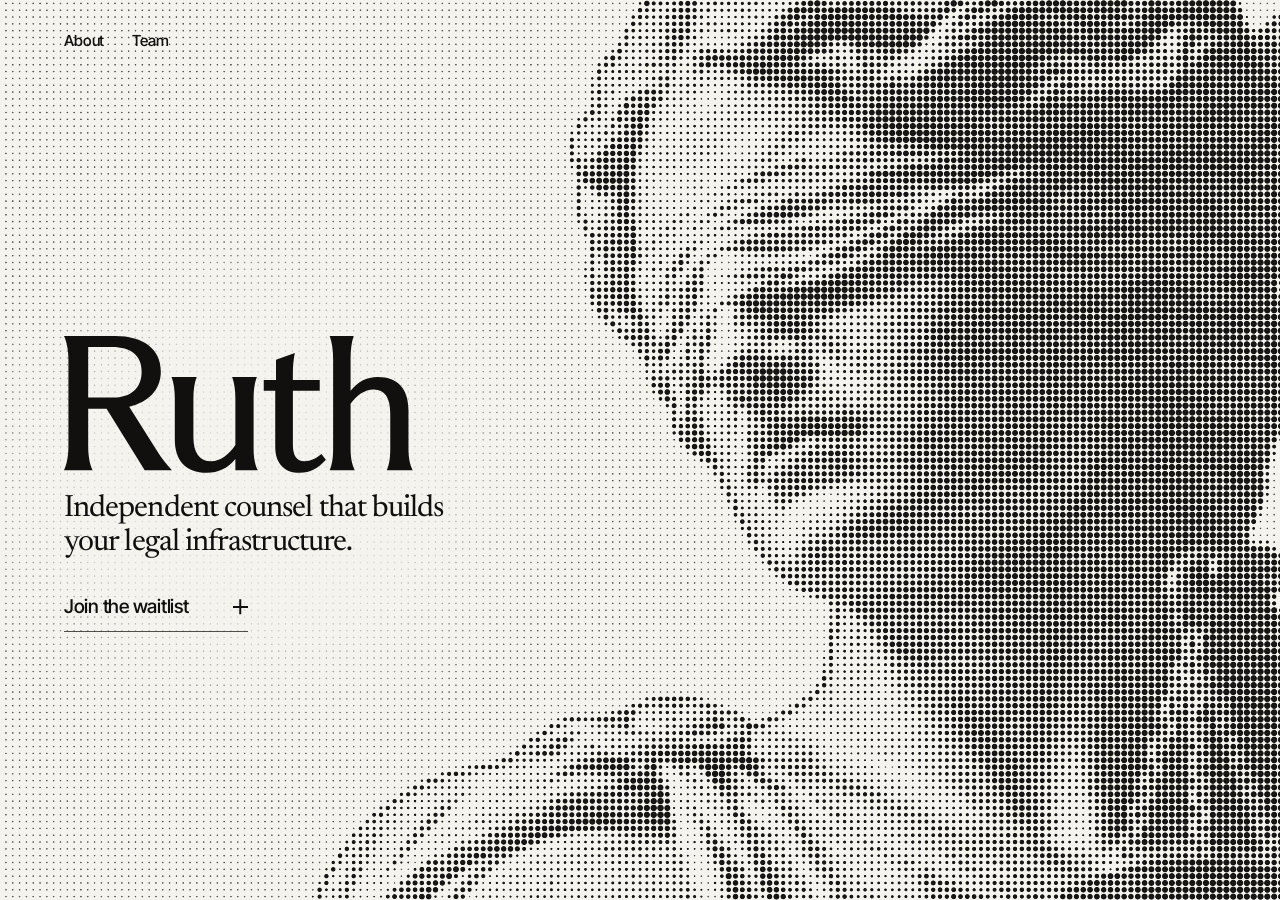
==== index.html @ bb01aabd "Refine mobile menu into wordless 3x3 graded halftone matrix" ====
<!doctype html>
<html lang="en"><head>
<meta charset="utf-8">
<meta name="viewport" content="width=device-width,initial-scale=1,interactive-widget=resizes-content">
<meta name="color-scheme" content="light dark">
<meta name="theme-color" content="#f5f3ee" media="(prefers-color-scheme: light)">
<meta name="theme-color" content="#000000" media="(prefers-color-scheme: dark)">
<meta name="robots" content="noindex,nofollow">
<meta name="description" content="Independent counsel that builds your legal infrastructure.">
<link rel="canonical" href="https://ruth.codes/">
<meta property="og:type" content="website">
<meta property="og:site_name" content="Ruth">
<meta property="og:title" content="Ruth · Legal infrastructure">
<meta property="og:description" content="Independent counsel that builds your legal infrastructure.">
<meta property="og:url" content="https://ruth.codes/">
<meta property="og:image" content="https://ruth.codes/assets/og-ruth.jpg">
<meta property="og:image:width" content="1200">
<meta property="og:image:height" content="630">
<meta name="twitter:card" content="summary_large_image">
<meta name="twitter:title" content="Ruth · Legal infrastructure">
<meta name="twitter:description" content="Independent counsel that builds your legal infrastructure.">
<meta name="twitter:image" content="https://ruth.codes/assets/og-ruth.jpg">
<title>Ruth · Legal infrastructure</title>
<link rel="icon" href="data:image/svg+xml,%3Csvg xmlns='http://www.w3.org/2000/svg' viewBox='-75 -50 760 800'%3E%3Crect x='-75' y='-50' width='760' height='800' rx='60' fill='%23101010'/%3E%3Cpath fill='%23f2f0eb' fill-rule='evenodd' d='M0 0H267C417 0 505 70 505 185C505 283 439 344 340 369L484 598C508 636 535 673 563 700H421L222 379H126V576C126 627 135 671 149 700H0C14 671 23 627 23 576V124C23 74 14 30 0 0ZM126 58V321H255C350 321 405 272 405 185C405 103 350 58 250 58Z'/%3E%3C/svg%3E">
<link rel="apple-touch-icon" href="/apple-touch-icon.png">
<link rel="preload" as="image" href="/assets/video/gentle-lift-poster.webp?v=8dc1fe6f9c" crossorigin="anonymous" fetchpriority="high">
<link rel="preload" as="font" type="font/woff2" href="/assets/Newsreader-Latin.woff2" crossorigin>
<link rel="preload" as="font" type="font/woff2" href="/assets/InterTight-Latin.woff2" crossorigin>
<link rel="preload" as="fetch" href="/assets/justitia-day-grid.rht?v=2026-ht4" crossorigin="anonymous" media="(prefers-color-scheme: light)">
<link rel="modulepreload" href="/living-video.js?v=2026-htbg1">
<link rel="stylesheet" href="/ruth-base.css?v=2026-menu3">
<link rel="stylesheet" href="/study-16.css?v=2026-htbg1">
<link rel="stylesheet" href="/ruth-theme.css?v=2026-htbg1">
<link rel="stylesheet" href="/ruth-desktop.css?v=2026-htbg1">
<script type="module" src="/waitlist.js?v=2026-menu3"></script>
<script type="module" src="/study-16-ascii.js?v=2026-htbg1"></script>
</head><body data-video-webm="/assets/video/gentle-lift.webm" data-video-src="/assets/video/gentle-lift.mp4?v=b24bbf5018" data-video-poster="/assets/video/gentle-lift-poster.webp?v=8dc1fe6f9c" data-video-loop="false" data-design="16" data-study="16" data-video-renderer="ascii" data-effect="ascii-wave" data-animate="true" data-ascii-transition="photo-to-code" data-ascii-cell="5.5" data-ascii-cell-mobile="4.1">
<a class="skip" href="#signup-cta">Skip to waitlist</a>
<div class="top-scrim" aria-hidden="true"></div>
<header class="masthead">
  <nav class="site-nav" aria-label="Site">
    <a href="/about/">About</a>
    <a href="/team/">Team</a>
  </nav>
</header>
<div class="art" aria-hidden="true"><picture><img fetchpriority="high" decoding="async" crossorigin="anonymous" class="photo" src="/assets/video/gentle-lift-poster.webp?v=8dc1fe6f9c" alt="" width="1916" height="1080"></picture><div id="shader"></div><div class="veil"></div></div>
<div class="page">
<main class="hero-lockup">
<a class="ruth-home" href="/" aria-label="Ruth"><svg xmlns="http://www.w3.org/2000/svg" viewBox="0 0 1831 714" aria-hidden="true" focusable="false">
<g fill="currentColor">
<path id="ruth-r" transform="translate(0 0)" fill-rule="evenodd" d="M0 0H267C417 0 505 70 505 185C505 283 439 344 340 369L484 598C508 636 535 673 563 700H421L222 379H126V576C126 627 135 671 149 700H0C14 671 23 627 23 576V124C23 74 14 30 0 0ZM126 58V321H255C350 321 405 272 405 185C405 103 350 58 250 58Z"/>
<path id="ruth-u" transform="translate(561 0)" d="M0 214H131C119 246 114 282 114 327V527C114 609 145 654 207 654C254 654 300 619 333 569V327C333 282 328 246 316 214H445C433 246 428 282 428 327V587C428 635 435 672 450 700H333V642C294 690 245 714 184 714C73 714 17 649 17 540V327C17 282 12 246 0 214Z"/>
<path id="ruth-t" transform="translate(1042 0)" d="M0 230H64V124L162 89C155 127 152 159 152 195V230H292V286H152V566C152 624 171 653 212 653C246 653 273 640 301 616L324 646C283 692 242 714 188 714C107 714 60 664 60 579V286H0Z"/>
<path id="ruth-h" transform="translate(1386 0)" d="M0 0H125C114 33 109 72 109 121V286C146 240 191 214 251 214C358 214 411 279 411 388V587C411 635 418 672 433 700H298C311 672 316 635 316 587V404C316 322 287 279 230 279C182 279 138 311 109 354V587C109 635 116 672 131 700H0C13 672 18 635 18 587V121C18 72 12 33 0 0Z"/>
</g>
</svg></a>
<div class="hero-details">
  <h1><span class="headline-lead">Independent counsel that builds</span> <span class="headline-end">your <span class="keep headline-legal">legal infrastructure.</span></span></h1>
<div class="waitlist">
  <button type="button" class="join waitlist-close" id="signup-cta" aria-expanded="false" aria-controls="waitlist-panel">
    <span class="join-label">Join the waitlist</span><span class="join-mark" aria-hidden="true"></span>
  </button>
  <section class="waitlist-panel" id="waitlist-panel" aria-labelledby="waitlist-title" inert aria-hidden="true">
    <div class="waitlist-sheet">
      <p class="waitlist-kicker" aria-hidden="true">Early access</p>
      <h2 id="waitlist-title">Join the waitlist</h2>
      <form id="waitlist-form" method="post" action="https://ruth-waitlist-api.waitlist-api.workers.dev/waitlist" novalidate>
        <div class="waitlist-field">
          <label for="waitlist-email">Email address</label>
          <div class="waitlist-entry">
            <input id="waitlist-email" type="email" placeholder="you@example.com" autocomplete="email" autocapitalize="none" spellcheck="false" inputmode="email" enterkeyhint="go" required maxlength="254" aria-describedby="waitlist-email-error waitlist-agreement">
            <button class="waitlist-submit paper-action" type="submit" aria-describedby="waitlist-agreement" aria-keyshortcuts="Meta+Enter Control+Enter"><span class="action-text">Join</span><svg class="action-arrow" viewBox="0 0 18 12" aria-hidden="true" focusable="false"><path d="M1 6h15M11 1l5 5-5 5"/></svg></button>
          </div>
          <p id="waitlist-email-error" class="field-error" role="alert" hidden></p>
        </div>
        <p id="waitlist-agreement">By joining, you agree to receive Ruth launch updates by email.</p>
        <p id="waitlist-privacy"><a href="/privacy/">Privacy notice</a></p>
        <p id="waitlist-request-error" class="field-error" role="alert" hidden></p>
      </form>
      <div class="waitlist-result" hidden>
        <p id="waitlist-status" role="status" aria-live="polite"></p>
        <button type="button" class="waitlist-done paper-action" aria-describedby="waitlist-title waitlist-status">Done<svg class="action-arrow" viewBox="0 0 18 12" aria-hidden="true" focusable="false"><path d="M1 6h15M11 1l5 5-5 5"/></svg></button>
      </div>
    </div>
  </section>
</div>
</div>
</main>
</div>
<noscript><p class="nojs">JavaScript is required to submit the waitlist form. Read <a href="/about/">About</a>, <a href="/team/">Team</a>, or <a href="/privacy/">Privacy</a>.</p></noscript>
</body></html>
---- ruth-base.css ----
@font-face {
  font-family: Newsreader;
  src: url('/assets/Newsreader-Latin.woff2') format('woff2');
  font-weight: 200 800;
  font-display: swap;
}
@font-face {
  font-family: InterTight;
  src: url('/assets/InterTight-Latin.woff2') format('woff2');
  font-weight: 100 900;
  font-display: swap;
}
@font-face {
  font-family: "IBM Plex Mono";
  src: url('/assets/IBMPlexMono-Medium.woff2') format('woff2');
  font-weight: 500;
  font-display: swap;
}

:root {
  color-scheme: dark;
  --ink-rgb: 242 240 235;
  --ground-rgb: 10 10 10;
  --muted-rgb: 184 178 168;
  --ink: rgb(var(--ink-rgb));
  --ground: #0a0a0a;
  --quiet: rgb(var(--muted-rgb));
  --muted: var(--quiet);
  --line: #34312d;
  --accent: #f2f0eb;
  --halftone-screen: none;
  --halftone-wash: none;
  /* Night edition waitlist card: smoked obsidian gallery glass with ivory hairline. */
  --sheet-bg: rgb(15 15 15 / .88);
  --sheet-ink: #f2f0eb;
  --sheet-muted: #a6a096;
  --sheet-rule: rgb(242 240 235 / .24);
  --sheet-accent: #f2f0eb;
  --sheet-border: rgb(242 240 235 / .18);
  --sheet-highlight: inset 0 1px 0 rgb(255 255 255 / .07);
  --sheet-shadow: 0 2px 6px rgb(0 0 0 / .32), 0 28px 72px rgb(0 0 0 / .72);

  --serif: Newsreader, Georgia, serif;
  --sans: InterTight, system-ui, -apple-system, sans-serif;
  --mono: "IBM Plex Mono", ui-monospace, SFMono-Regular, Menlo, Consolas, monospace;
  --ease: cubic-bezier(.22, .75, .18, 1);

  --reading-gutter: clamp(1.25rem, 5vw, 5.5rem);
  --reading-width: 78rem;
  --rail-left: max(var(--reading-gutter), calc((100vw - var(--reading-width)) / 2), env(safe-area-inset-left));
  --rail-right: max(var(--reading-gutter), calc((100vw - var(--reading-width)) / 2), env(safe-area-inset-right));
  --masthead-padding: clamp(.75rem, 1.5vw, 1.35rem);
}

@media (prefers-color-scheme: light) {
  :root {
    color-scheme: light;
    --ink-rgb: 17 16 15;
    --ground-rgb: 245 243 238;
    --muted-rgb: 88 85 79;
    --ink: rgb(var(--ink-rgb));
    --ground: #f5f3ee;
    --quiet: rgb(var(--muted-rgb));
    --muted: var(--quiet);
    --line: #d4cfc7;
    --accent: #11100f;
    /* Crisp 6.5px 0-degree orthogonal Swiss halftone screen & graded architectural wash. */
    --halftone-screen: url("data:image/svg+xml,%3Csvg xmlns='http://www.w3.org/2000/svg' width='6.5' height='6.5' viewBox='0 0 6.5 6.5'%3E%3Ccircle cx='3.25' cy='3.25' r='.7' fill='%2311100f' fill-opacity='.135'/%3E%3C/svg%3E");
    --halftone-wash: url('/assets/halftone-wash.svg?v=2026-htbg1');
    /* Day edition waitlist card: crisp dot-free archival ivory stationery card over halftone print. */
    --sheet-bg: rgb(252 251 248 / .97);
    --sheet-ink: #11100f;
    --sheet-muted: #5f5b55;
    --sheet-rule: rgb(17 16 15 / .24);
    --sheet-accent: #11100f;
    --sheet-border: rgb(17 16 15 / .15);
    --sheet-highlight: inset 0 1px 0 rgb(255 255 255 / .9);
    --sheet-shadow: 0 1px 2px rgb(17 16 15 / .05), 0 18px 46px rgb(17 16 15 / .10), 0 36px 84px rgb(17 16 15 / .07);
  }
}

@view-transition {
  navigation: auto;
}

@media (prefers-reduced-motion: no-preference) {
  html {
    scroll-behavior: smooth;
  }
  ::view-transition-old(root),
  ::view-transition-new(root) {
    animation-duration: .24s;
    animation-timing-function: var(--ease);
  }
}

@media (prefers-reduced-motion: reduce) {
  ::view-transition-group(*),
  ::view-transition-old(*),
  ::view-transition-new(*) {
    animation: none !important;
  }
}

* { box-sizing: border-box; }

::selection {
  background: color-mix(in srgb, var(--ink) 16%, transparent);
  color: var(--ink);
}

a { color: inherit; }
button, input { font: inherit; color: inherit; -webkit-tap-highlight-color: transparent; }
button { cursor: pointer; }
button, input { border-radius: 0; }
[hidden] { display: none !important; }

a:focus-visible,
button:focus-visible,
input:focus-visible,
[tabindex="-1"]:focus-visible {
  outline: 2px solid var(--accent);
  outline-offset: 4px;
}

.skip {
  position: fixed;
  z-index: 30;
  left: var(--rail-left);
  top: -120px;
  padding: 12px 18px;
  background: var(--ink);
  color: var(--ground);
  font: 520 15px/1.2 var(--sans);
  text-decoration: none;
}
.skip:focus { top: 12px; }

/* Shared navigation */
.site-nav {
  display: flex;
  gap: clamp(.9rem, 1.9vw, 1.65rem);
  align-items: center;
  view-transition-name: ruth-nav;
}

.masthead .site-nav a {
  position: relative;
  display: inline-flex;
  align-items: center;
  justify-content: center;
  min-inline-size: 44px;
  min-block-size: 44px;
  box-sizing: border-box;
  color: inherit;
  font: 510 .95rem/1.2 var(--sans);
  letter-spacing: -.01em;
  text-decoration: none;
  background: transparent;
  border: 0;
  padding: 0;
  transition: color .18s ease, opacity .18s ease;
}

.masthead .site-nav a::after {
  content: "";
  position: absolute;
  left: 0;
  right: 0;
  bottom: 9px;
  height: 1px;
  background: var(--accent);
  transform: scaleX(0);
  transform-origin: left;
  transition: transform .26s var(--ease);
}

.masthead .site-nav a:is([aria-current="page"], :hover, :focus-visible)::after {
  transform: scaleX(1);
}

/* Shared wordmark link */
.ruth-home,
.imprint {
  view-transition-name: ruth-wordmark;
}

.imprint {
  display: inline-flex;
  align-items: center;
  min-height: 44px;
  color: inherit;
  text-decoration: none;
}

.imprint svg {
  display: block;
  height: clamp(26px, 2.7vw, 35px);
  width: auto;
}

/* Wordless Ruth 3x3 diagonal-graded halftone matrix trigger (6.5px pitch, 18x18)
   and full-viewport archival monograph overlay */
.menu-toggle {
  display: none;
  position: relative;
  isolation: isolate;
  align-items: center;
  justify-content: center;
  width: 44px;
  height: 44px;
  padding: 0;
  border: 0;
  background: transparent;
  color: inherit;
  pointer-events: auto;
  transition: opacity .18s ease, transform .2s var(--ease);
}

.menu-toggle:active {
  transform: scale(.94);
}

.menu-matrix {
  display: block;
  width: 18px;
  height: 18px;
  overflow: visible;
}

.menu-matrix .mm-d {
  transform-box: fill-box;
  transform-origin: center;
  transition: transform .3s var(--ease), opacity .24s ease;
  transition-delay: calc(var(--d, 0) * 22ms);
}

.menu-matrix .mm-cross {
  transform-box: view-box;
  transform-origin: 9px 9px;
  opacity: 0;
  transform: scale(.55) rotate(-45deg);
  transition: transform .34s var(--ease), opacity .22s ease;
}

@media (hover: hover) {
  .menu-toggle:hover .mm-d {
    transform: scale(1.16);
  }
}

.menu-toggle[aria-expanded="true"] .mm-d,
.site-menu[aria-hidden="false"] .menu-close .mm-d {
  opacity: 0;
  transform: scale(.15);
}

.menu-toggle[aria-expanded="true"] .mm-cross,
.site-menu[aria-hidden="false"] .menu-close .mm-cross {
  opacity: 1;
  transform: scale(1) rotate(0deg);
  transition-delay: 50ms;
}

/* On the closed sheet, prime the close button's matrix so opening reveals the morph */
.menu-close .mm-d {
  opacity: 1;
  transform: scale(1);
}

.site-menu {
  position: fixed;
  inset: 0;
  z-index: 40;
  display: flex;
  flex-direction: column;
  background: rgb(var(--ground-rgb) / .95);
  backdrop-filter: blur(24px) saturate(110%);
  -webkit-backdrop-filter: blur(24px) saturate(110%);
  color: var(--ink);
  opacity: 0;
  visibility: hidden;
  pointer-events: none;
  transition: opacity .28s var(--ease), visibility 0s .28s;
}

.site-menu::before {
  content: "";
  position: absolute;
  inset: 0;
  pointer-events: none;
  background: radial-gradient(circle at 82% 14%, rgb(242 240 235 / .045), transparent 56%);
}

@media (prefers-color-scheme: light) {
  .site-menu::before {
    background-image: var(--halftone-wash), var(--halftone-screen);
    background-repeat: no-repeat, repeat;
    background-position: right top, right top;
    background-size: 624px 442px, 6.5px 6.5px;
    opacity: .84;
  }
}

.site-menu[aria-hidden="false"] {
  opacity: 1;
  visibility: visible;
  pointer-events: auto;
  transition: opacity .28s var(--ease), visibility 0s 0s;
}

.site-menu-inner {
  position: relative;
  z-index: 1;
  display: flex;
  flex-direction: column;
  width: 100%;
  height: 100%;
  min-height: 100dvh;
  padding:
    max(var(--masthead-padding), env(safe-area-inset-top))
    var(--rail-right)
    max(26px, env(safe-area-inset-bottom))
    var(--rail-left);
  overflow-y: auto;
}

.site-menu-head {
  display: flex;
  align-items: center;
  justify-content: space-between;
  padding-bottom: var(--masthead-padding);
  border-bottom: 1px solid var(--line);
}

.menu-imprint {
  display: inline-flex;
  align-items: center;
  min-height: 44px;
  color: inherit;
  text-decoration: none;
}

.menu-imprint svg {
  display: block;
  height: clamp(26px, 2.7vw, 35px);
  width: auto;
}

.menu-close {
  display: inline-flex;
  align-items: center;
  justify-content: flex-end;
  width: 44px;
  height: 44px;
  margin-right: 0;
  padding: 0;
  border: 0;
  background: transparent;
  color: var(--ink);
  transition: opacity .18s ease, transform .2s var(--ease);
}

.menu-close:hover { opacity: .66; }
.menu-close:active { transform: scale(.94); }

.site-menu-nav {
  flex: 1 0 auto;
  display: flex;
  flex-direction: column;
  justify-content: center;
  padding: clamp(1.25rem, 4vh, 2.25rem) 0 clamp(2rem, 6vh, 3.25rem);
}

.menu-kicker {
  margin: 0 0 .95rem;
  color: var(--quiet);
  font: 520 .7rem/1 var(--sans);
  letter-spacing: .16em;
  text-transform: uppercase;
  opacity: 0;
  transform: translateY(6px);
  transition: opacity .28s var(--ease), transform .32s var(--ease);
}

.site-menu[aria-hidden="false"] .menu-kicker {
  opacity: 1;
  transform: translateY(0);
}

.menu-list {
  list-style: none;
  margin: 0;
  padding: 0;
}

.menu-row {
  border-bottom: 1px solid var(--line);
  opacity: 0;
  transform: translateY(10px);
  transition: opacity .32s var(--ease), transform .36s var(--ease);
  transition-delay: calc(var(--i, 0) * 48ms + 25ms);
}

.menu-row:first-child {
  border-top: 1px solid var(--line);
}

.site-menu[aria-hidden="false"] .menu-row {
  opacity: 1;
  transform: translateY(0);
}

.menu-link {
  display: grid;
  grid-template-columns: 2.2rem minmax(0, 1fr) auto;
  align-items: start;
  column-gap: .65rem;
  padding-block: clamp(1.2rem, 3.2vh, 1.7rem);
  text-decoration: none;
  color: var(--ink);
  transition: opacity .18s ease;
}

.menu-link:active { opacity: .65; }

.menu-num {
  grid-column: 1;
  grid-row: 1;
  padding-top: .58rem;
  color: var(--quiet);
  font: 520 .72rem/1 var(--sans);
  font-variant-numeric: tabular-nums;
  letter-spacing: .12em;
}

.menu-link[aria-current="page"] .menu-num {
  color: var(--ink);
}

.menu-text {
  display: contents;
}

.menu-title {
  grid-column: 2;
  grid-row: 1;
  font: 400 clamp(2.2rem, 9.6vw, 3.05rem)/1.02 var(--serif);
  font-variation-settings: "opsz" 42;
  letter-spacing: -.038em;
}

.menu-sub {
  grid-column: 2 / -1;
  grid-row: 2;
  margin-top: .36rem;
  color: var(--quiet);
  font: 430 .88rem/1.35 var(--sans);
  letter-spacing: -.005em;
}

.menu-current {
  grid-column: 3;
  grid-row: 1;
  justify-self: end;
  display: inline-flex;
  align-items: center;
  gap: .45rem;
  padding-top: .6rem;
  color: var(--quiet);
  font: 520 .68rem/1 var(--sans);
  letter-spacing: .14em;
  text-transform: uppercase;
}

.menu-current-dot {
  width: 4px;
  height: 4px;
  background: var(--ink);
}

.menu-arrow {
  grid-column: 3;
  grid-row: 1;
  justify-self: end;
  align-self: start;
  margin-top: .92rem;
  width: 18px;
  height: 12px;
  fill: none;
  stroke: var(--quiet);
  stroke-width: 1.25;
  transition: transform .22s var(--ease), stroke .18s ease;
}

.menu-link:is(:hover, :focus-visible) .menu-arrow {
  transform: translateX(4px);
  stroke: var(--ink);
}

.site-menu-foot {
  display: flex;
  flex-wrap: wrap;
  align-items: center;
  justify-content: space-between;
  gap: .75rem 1.5rem;
  padding-top: 1.05rem;
  border-top: 1px solid var(--line);
  opacity: 0;
  transform: translateY(8px);
  transition: opacity .3s var(--ease) .15s, transform .34s var(--ease) .15s;
}

.site-menu[aria-hidden="false"] .site-menu-foot {
  opacity: 1;
  transform: translateY(0);
}

.menu-waitlist-btn {
  display: inline-flex;
  align-items: center;
  gap: 13px;
  min-height: 44px;
  padding: 0;
  border: 0;
  background: transparent;
  color: var(--ink);
  font: 520 .98rem/1.1 var(--sans);
  letter-spacing: -.01em;
  text-decoration: none;
}

.menu-waitlist-btn:hover { opacity: .72; }

.menu-plus {
  position: relative;
  width: 13px;
  height: 13px;
}

.menu-plus::before,
.menu-plus::after {
  content: "";
  position: absolute;
  top: 6px;
  left: 0;
  width: 13px;
  height: 1.35px;
  background: currentColor;
}

.menu-plus::after { transform: rotate(90deg); }

.menu-privacy {
  display: inline-flex;
  align-items: center;
  min-height: 44px;
  color: var(--quiet);
  font: 460 .9rem/1.2 var(--sans);
  text-decoration: none;
}

.menu-privacy:is(:hover, :focus-visible) {
  color: var(--ink);
  text-decoration: underline;
  text-underline-offset: .25em;
}

body[data-menu-open="true"] {
  overflow: hidden !important;
}

/* Inner reading pages switch to the monograph menu at <= 680px. */
@media (max-width: 680px) {
  .has-menu-js .reading-edition .masthead .site-nav {
    display: none;
  }
  .has-menu-js .reading-edition .masthead .menu-toggle {
    display: inline-flex;
    justify-content: flex-end;
    margin-right: 0;
  }
}

@media (min-width: 681px) {
  .reading-edition .site-menu { display: none !important; }
}

/* Homepage switches to a matte circular optical loupe medallion holding the
   3x3 graded halftone matrix whenever not in desktop left-rail composition,
   echoing Ruth's circular halftone dot without boxy chrome over artwork. */
@media not all and (min-width: 900px) and (min-height: 550px) and (min-aspect-ratio: 4/3) {
  .has-menu-js body[data-design] > .masthead {
    inset-inline-start: auto;
    inset-inline-end: var(--rail-right);
  }
  .has-menu-js body[data-design] > .masthead .site-nav {
    display: none;
  }
  .has-menu-js body[data-design] > .masthead .menu-toggle {
    display: inline-flex;
    justify-content: center;
    padding: 0;
    margin-right: 0;
  }
  .has-menu-js body[data-design] > .masthead .menu-toggle::before {
    content: "";
    position: absolute;
    inset: 1px;
    z-index: -1;
    border-radius: 50%;
    background: rgb(12 12 12 / .74);
    border: 1px solid rgb(242 240 235 / .22);
    box-shadow: 0 4px 20px rgb(0 0 0 / .50);
    backdrop-filter: blur(20px) saturate(115%);
    -webkit-backdrop-filter: blur(20px) saturate(115%);
    transition: background-color .18s ease, border-color .18s ease, transform .22s var(--ease);
  }
  @media (hover: hover) {
    .has-menu-js body[data-design] > .masthead .menu-toggle:hover::before {
      background: rgb(16 16 16 / .84);
      border-color: rgb(242 240 235 / .40);
    }
  }
  @media (prefers-color-scheme: light) {
    .has-menu-js body[data-design] > .masthead .menu-toggle::before {
      background: rgb(246 244 239 / .93);
      border: 1px solid rgb(17 16 15 / .14);
      box-shadow: 0 2px 14px rgb(17 16 15 / .10);
    }
    @media (hover: hover) {
      .has-menu-js body[data-design] > .masthead .menu-toggle:hover::before {
        background: rgb(250 248 244 / .98);
        border-color: rgb(17 16 15 / .28);
      }
    }
  }
}

@media (min-width: 900px) and (min-height: 550px) and (min-aspect-ratio: 4/3),
       (min-width: 1024px) and (min-aspect-ratio: 4/3) {
  .has-menu-js body[data-design] > .masthead {
    inset-inline-start: var(--rail-left);
    inset-inline-end: auto;
  }
  .has-menu-js body[data-design] > .masthead .site-nav {
    display: flex;
  }
  .has-menu-js body[data-design] > .masthead .menu-toggle {
    display: none;
  }
  body[data-design] .site-menu {
    display: none !important;
  }
}

/* Compact phone landscape (e.g. 667x375): transform monograph sheet into a
   single-screen 3-column Swiss architectural spread so nothing clips off-screen. */
@media (max-height: 520px) {
  .site-menu-inner {
    padding-block: max(10px, env(safe-area-inset-top)) max(12px, env(safe-area-inset-bottom));
  }
  .site-menu-head {
    padding-bottom: 8px;
  }
  .menu-imprint svg {
    height: 22px;
  }
  .site-menu-nav {
    padding-block: .65rem;
  }
  .menu-kicker {
    margin-bottom: .55rem;
  }
  .menu-link {
    padding-block: .75rem;
  }
  .menu-title {
    font-size: clamp(1.5rem, 4.4vw, 1.95rem);
  }
  .menu-num {
    padding-top: .34rem;
  }
  .menu-current {
    padding-top: .36rem;
  }
  .menu-arrow {
    margin-top: .58rem;
  }
  .menu-sub {
    margin-top: .22rem;
    font-size: .8rem;
  }
  .site-menu-foot {
    padding-top: .55rem;
  }
}

@media (max-height: 520px) and (min-width: 520px) {
  .menu-list {
    display: grid;
    grid-template-columns: repeat(3, minmax(0, 1fr));
    border-top: 1px solid var(--line);
    border-bottom: 1px solid var(--line);
  }
  .menu-row {
    border: 0;
  }
  .menu-row:first-child {
    border-top: 0;
  }
  .menu-row + .menu-row {
    border-left: 1px solid var(--line);
    padding-left: clamp(.85rem, 2.2vw, 1.35rem);
  }
  .menu-row:not(:last-child) {
    padding-right: clamp(.85rem, 2.2vw, 1.35rem);
  }
  .menu-link {
    display: grid;
    grid-template-columns: minmax(0, 1fr) auto;
    row-gap: .28rem;
    column-gap: .5rem;
    padding-block: .9rem;
    height: 100%;
    align-content: start;
  }
  .menu-num {
    grid-column: 1;
    grid-row: 1;
    padding-top: 0;
  }
  .menu-current,
  .menu-arrow {
    grid-column: 2;
    grid-row: 1;
    padding-top: 0;
    margin-top: 0;
    align-self: center;
  }
  .menu-title {
    grid-column: 1 / -1;
    grid-row: 2;
    margin-top: .32rem;
    font-size: clamp(1.55rem, 3.4vw, 1.95rem);
  }
  .menu-sub {
    grid-column: 1 / -1;
    grid-row: 3;
    margin-top: .08rem;
    font-size: .78rem;
    line-height: 1.35;
  }
}

@media (prefers-reduced-motion: reduce) {
  .site-menu,
  .menu-kicker,
  .menu-row,
  .site-menu-foot,
  .menu-matrix .mm-d,
  .menu-matrix .mm-cross,
  .menu-toggle,
  .menu-close,
  .masthead .site-nav a::after {
    transition: none !important;
  }
  .menu-kicker,
  .menu-row,
  .site-menu-foot {
    transform: none !important;
  }
}

@media (max-width: 22rem) {
  :root { --reading-gutter: 1rem; }
}

@media (forced-colors: active) {
  :root {
    --ink: CanvasText;
    --quiet: CanvasText;
    --muted: CanvasText;
    --ground: Canvas;
    --line: CanvasText;
    --accent: Highlight;
    --halftone-screen: none;
    --halftone-wash: none;
    --sheet-bg: Canvas;
    --sheet-ink: CanvasText;
    --sheet-muted: CanvasText;
    --sheet-rule: CanvasText;
    --sheet-accent: Highlight;
    --sheet-border: CanvasText;
    --sheet-shadow: none;
  }
}
---- study-16.css ----
/* Ruth homepage core layout, waitlist sheet, and motion control.
   Shared fonts, tokens, selection, focus, and nav live in /ruth-base.css. */
:root {
  --g: clamp(28px, 4vw, 76px);
  /* The guarded lip region ends at source row 606 of 1080 across the film. */
  --mouth-level: .5625;
  --view-height: 100dvh;
  --art-height: 118dvh;
}

html, body {
  width: 100%;
  height: 100%;
  margin: 0;
  overflow: hidden;
}

body {
  background: #000000;
  color: var(--ink);
  font-family: var(--serif);
  font-optical-sizing: auto;
  -webkit-font-smoothing: antialiased;
}

/* Homepage top-left masthead aligned cleanly to the Swiss left rail (never collides with Justitia) */
body[data-design] > .masthead {
  --nav-top: max(var(--masthead-padding), env(safe-area-inset-top));
  position: fixed;
  z-index: 6;
  inset-block-start: var(--nav-top);
  inset-inline-start: var(--rail-left);
  display: flex;
  align-items: center;
  isolation: isolate;
  pointer-events: none;
  transition: opacity .22s var(--ease);
}

body[data-design] > .masthead .site-nav {
  pointer-events: auto;
}

body[data-design] > .masthead .site-nav a {
  justify-content: flex-start;
}

/* Top-edge veil is no longer needed on top-left desktop nav; keep subtle only on compact screens */
.top-scrim {
  display: none;
}

.art {
  position: fixed;
  inset: calc(var(--view-height) - var(--art-height)) 0 auto;
  height: var(--art-height);
  overflow: hidden;
  pointer-events: none;
  background: #000000;
}

.art > .photo,
.art > #shader,
.art > .veil,
.art > .living-video {
  position: absolute;
  inset: 0;
  width: 100%;
  height: 100%;
}

.photo,
.living-video {
  object-fit: cover;
  object-position: 58% calc(100% * var(--mouth-level));
  filter: grayscale(1);
}

.art > .living-video { z-index: 1; display: block; opacity: 0; border: 0; pointer-events: none; }
.art > .living-video.is-ready { opacity: 1; }
.art > .living-video-source,
.art > .living-video-source.is-ready { opacity: 0; }
#shader { z-index: 2; opacity: 0; }
#shader.ready { opacity: 1; }
#shader canvas { position: absolute; inset: 0; display: block; width: 100%; height: 100%; }
#shader canvas[hidden] { display: none; }

.veil {
  z-index: 3;
  background:
    linear-gradient(90deg, rgb(0 0 0 / .34), transparent 54%, rgb(0 0 0 / .14) 86%, rgb(0 0 0 / .36)),
    linear-gradient(180deg,
      rgb(0 0 0 / .52) 0%,
      transparent 18%,
      transparent 48%,
      rgb(0 0 0 / .74) 64%,
      rgb(0 0 0 / .90) 80%,
      rgb(0 0 0 / .96) 100%);
}

.page {
  position: relative;
  height: var(--view-height);
  width: 100%;
  isolation: isolate;
}

.hero-lockup {
  --brand-width: min(42vw, 60svh, 640px);
  --brand-height: calc(var(--brand-width) * 714 / 1831);
  --lip-floor: calc(var(--view-height) - var(--art-height) * (1 - var(--mouth-level)) + clamp(6px, 1.25svh, 16px));
  position: absolute;
  inset: 0;
  display: flex;
  flex-direction: column;
  align-items: center;
  padding-top: max(var(--lip-floor), calc((var(--view-height) - var(--brand-height)) / 2));
  padding-bottom: max(12px, env(safe-area-inset-bottom));
  pointer-events: none;
}

.hero-details {
  flex: none;
  display: flex;
  flex-direction: column;
  align-items: center;
  width: 100%;
  margin-top: clamp(15px, 3svh, 32px);
  gap: clamp(12px, 2.6svh, 25px);
}

.ruth-home {
  display: block;
  height: var(--brand-height);
  min-height: 0;
  aspect-ratio: 1831 / 714;
  pointer-events: auto;
  text-decoration: none;
  transition: opacity .22s var(--ease), transform .26s var(--ease);
}

.ruth-home svg {
  display: block;
  width: auto;
  height: 100%;
}

h1 {
  position: relative;
  isolation: isolate;
  width: max-content;
  max-width: calc(100% - 2 * var(--g));
  margin: 0;
  font-size: min(clamp(20px, calc(15px + 1.65vw), 42px), max(16px, 5svh));
  font-weight: 420;
  font-style: normal;
  font-variation-settings: "opsz" 32;
  text-align: center;
  line-height: 1.12;
  letter-spacing: -.026em;
  transition: opacity .18s var(--ease);
}

h1::before {
  content: "";
  position: absolute;
  z-index: -1;
  inset: -.7em -1.55em;
  background: radial-gradient(ellipse closest-side, rgb(0 0 0 / .68) 28%, rgb(0 0 0 / .44) 68%, transparent);
}

.headline-lead,
.headline-end { display: block; }
h1 .keep { white-space: nowrap; }

body[data-waitlist-open="true"] :is(.ruth-home, h1) { visibility: hidden; }
body[data-waitlist-open="true"] > .masthead { display: none; }

/* Waitlist CTA and inverted archival correspondence card */
.waitlist {
  position: relative;
  pointer-events: auto;
}

.join {
  position: relative;
  isolation: isolate;
  display: flex;
  align-items: center;
  justify-content: space-between;
  gap: 24px;
  min-width: 164px;
  min-height: 46px;
  padding: 0 0 3px;
  border: 0;
  background: transparent;
  color: var(--ink);
  font: 520 18px/1.1 var(--sans);
  letter-spacing: -.014em;
  text-align: left;
  text-shadow: 0 1px 6px rgb(0 0 0 / .75);
}

.join[aria-expanded="false"] {
  min-width: 184px;
  min-height: 50px;
  font-size: 19px;
}

.join::before {
  content: "";
  position: absolute;
  inset: -10px -14px -6px -14px;
  z-index: -1;
  pointer-events: none;
  background: radial-gradient(ellipse at center, rgb(0 0 0 / .68) 12%, transparent 76%);
}

.join::after {
  content: "";
  position: absolute;
  bottom: 2px;
  inset-inline: 0;
  height: 1px;
  background: currentColor;
  opacity: .72;
  transition: opacity .18s ease, background-color .18s ease;
}

.join:hover::after,
.join:focus-visible::after {
  opacity: 1;
  background: var(--accent);
}

.join-mark {
  display: block;
  position: relative;
  flex: none;
  width: 16px;
  height: 16px;
  transition: transform .23s var(--ease);
}

.join-mark::before,
.join-mark::after {
  content: "";
  position: absolute;
  top: 7.25px;
  left: .5px;
  width: 15px;
  height: 1.5px;
  background: currentColor;
}

.join-mark::after { transform: rotate(90deg); }

.join[aria-expanded="true"] {
  position: absolute;
  top: 20px;
  right: 20px;
  z-index: 3;
  display: grid;
  place-content: center;
  place-items: center;
  min-width: 44px;
  width: 44px;
  min-height: 44px;
  height: 44px;
  gap: 0;
  padding: 0;
  border: 0;
  background: transparent;
  color: var(--sheet-muted);
  text-shadow: none;
  transition: color .18s ease;
}

.join[aria-expanded="true"]:is(:hover, :focus-visible) {
  color: var(--sheet-ink);
}

.join[aria-expanded="true"] .join-label { display: none; }
.join[aria-expanded="true"]::before,
.join[aria-expanded="true"]::after { opacity: 0; }
.join[aria-expanded="true"] .join-mark { width: 15px; height: 15px; transform: rotate(45deg); }
.join[aria-expanded="true"] .join-mark::before,
.join[aria-expanded="true"] .join-mark::after { top: 7px; left: 0; width: 15px; height: 1.25px; }

.waitlist-panel {
  position: absolute;
  left: 50%;
  bottom: 100%;
  transform: translate(-50%, 8px);
  width: min(448px, calc(100vw - 2 * var(--g)));
  max-height: calc(var(--waitlist-viewport, 100svh) * .72);
  overflow: auto;
  overscroll-behavior: contain;
  scrollbar-width: thin;
  scrollbar-color: var(--sheet-rule) transparent;
  background: var(--sheet-bg);
  backdrop-filter: blur(18px) saturate(110%);
  -webkit-backdrop-filter: blur(18px) saturate(110%);
  color: var(--sheet-ink);
  border: 1px solid var(--sheet-border);
  box-shadow: var(--sheet-highlight, none), var(--sheet-shadow);
  font: 440 15px/1.45 var(--sans);
  visibility: hidden;
  opacity: 0;
  transition: opacity .22s var(--ease), transform .24s var(--ease), visibility 0s .24s;
}

.waitlist-panel[aria-hidden="false"] {
  visibility: visible;
  opacity: 1;
  transform: translate(-50%, 0);
  transition-delay: 0s;
}

body[data-waitlist-open="true"] .waitlist {
  width: min(448px, calc(100vw - 2 * var(--g)));
}

body[data-waitlist-open="true"] .waitlist-panel {
  position: relative;
  left: auto;
  bottom: auto;
  width: 100%;
  transform: translateY(0);
}

.waitlist-sheet {
  padding: 34px 36px 32px;
}

.waitlist-kicker {
  margin: 0 0 10px;
  padding-right: 40px;
  color: var(--sheet-muted);
  font: 520 11px/1 var(--sans);
  letter-spacing: .12em;
  text-transform: uppercase;
}

.waitlist-sheet h2 {
  margin: 0 0 28px;
  padding-right: 40px;
  font: 400 34px/1.05 var(--serif);
  font-variation-settings: "opsz" 38;
  letter-spacing: -.032em;
}

#waitlist-form { margin: 0; }
.waitlist-field label {
  display: block;
  margin-bottom: 6px;
  font-size: 12px;
  font-weight: 500;
  letter-spacing: .02em;
  color: var(--sheet-muted);
}

/* Integrated architectural single-rule email entry: input + baseline Join arrow */
.waitlist-entry {
  display: grid;
  grid-template-columns: minmax(0, 1fr) auto;
  gap: 14px;
  align-items: center;
  border-bottom: 1px solid var(--sheet-rule);
  transition: border-color .18s ease, box-shadow .18s ease;
}

.waitlist-entry:focus-within {
  border-bottom-color: var(--sheet-ink);
  box-shadow: 0 1px 0 var(--sheet-ink);
}

.waitlist-entry:has(input[aria-invalid="true"]) {
  border-bottom-color: var(--sheet-ink);
}

.waitlist-field input {
  display: block;
  width: 100%;
  min-width: 0;
  height: 46px;
  margin: 0;
  padding: 0;
  border: 0;
  outline: none;
  background: transparent;
  color: var(--sheet-ink);
  font: 410 19.5px/1.2 var(--serif);
  letter-spacing: -.012em;
  caret-color: var(--sheet-ink);
}

.waitlist-field input::placeholder {
  color: var(--sheet-muted);
  opacity: .46;
}

.waitlist-field input:-webkit-autofill {
  -webkit-text-fill-color: var(--sheet-ink);
}

.field-error {
  margin: 12px 0 0;
  padding-left: 10px;
  border-left: 1.5px solid var(--sheet-ink);
  color: var(--sheet-ink);
  font-size: 13px;
  font-weight: 500;
  line-height: 1.4;
}

#waitlist-agreement {
  margin: 20px 0 0;
  color: var(--sheet-muted);
  font-size: 12.5px;
  line-height: 1.5;
}

#waitlist-privacy {
  margin: 4px 0 0;
  color: var(--sheet-muted);
  font-size: 12px;
  line-height: 1.5;
}

#waitlist-privacy a {
  text-decoration: underline;
  text-decoration-thickness: 1px;
  text-underline-offset: .22em;
  text-decoration-color: var(--sheet-rule);
  transition: color .16s ease, text-decoration-color .16s ease;
}

#waitlist-privacy a:is(:hover, :focus-visible) {
  color: var(--sheet-ink);
  text-decoration-color: var(--sheet-ink);
}

.paper-action {
  display: inline-flex;
  align-items: center;
  justify-content: flex-end;
  gap: 10px;
  min-height: 44px;
  padding: 0 2px;
  border: 0;
  background: transparent;
  color: var(--sheet-ink);
  font: 520 15px/1 var(--sans);
  letter-spacing: -.005em;
  transition: opacity .16s ease;
}

.waitlist-entry .paper-action {
  min-width: 64px;
}

.paper-action:hover { opacity: .72; }
.paper-action:active { opacity: .55; }
.paper-action:disabled { opacity: .45; cursor: progress; }

.action-arrow {
  display: block;
  width: 16px;
  height: 11px;
  fill: none;
  stroke: currentColor;
  stroke-width: 1.35;
  transition: transform .2s var(--ease);
}

@media (hover: hover) {
  .paper-action:hover .action-arrow { transform: translateX(3px); }
}

.waitlist-panel :is(button, a):focus-visible {
  outline: 2px solid var(--sheet-ink);
  outline-offset: 3px;
}

.waitlist-panel input[type="email"]:focus-visible { outline: none; }

.waitlist-result p {
  margin: 0 0 24px;
  color: var(--sheet-muted);
  font-size: 15.5px;
  line-height: 1.55;
}

.waitlist-done {
  margin-left: auto;
  display: inline-flex;
  border-bottom: 1px solid var(--sheet-rule);
  padding-bottom: 4px;
}

.waitlist-done:is(:hover, :focus-visible) {
  border-bottom-color: var(--sheet-ink);
}

body[data-waitlist-open="true"] .page { height: var(--waitlist-viewport, 100svh); }

.nojs {
  position: fixed;
  bottom: 0;
  left: 0;
  margin: 0;
  padding: 10px 16px;
  background: var(--ground);
  color: var(--ink);
  font: 450 13px/1.4 var(--sans);
  z-index: 20;
}

@media (min-width: 961px) and (max-width: 1199px) and (min-height: 651px) and (orientation: landscape) {
  .photo, .living-video { object-position: 35% calc(100% * var(--mouth-level)); }
}

@media (max-width: 960px), (max-height: 650px), (max-width: 1200px) and (orientation: portrait) {
  :root {
    --g: clamp(20px, 4vw, 40px);
    --art-height: var(--view-height);
  }
}

body[data-waitlist-compact="true"] .waitlist-sheet { padding: 16px 20px; }
body[data-waitlist-compact="true"] .waitlist-kicker { display: none; }
body[data-waitlist-compact="true"] .waitlist-sheet h2 { font-size: 25px; margin-bottom: 12px; }
body[data-waitlist-compact="true"] .join[aria-expanded="true"] { top: 8px; right: 8px; }
body[data-waitlist-compact="true"] #waitlist-agreement { margin-top: 10px; }
body[data-waitlist-compact="true"] #waitlist-privacy { display: none; }

@media (max-width: 480px) {
  .join { min-width: 143px; min-height: 44px; gap: 17px; font-size: 17px; }
  .join[aria-expanded="false"] { min-width: 164px; min-height: 48px; font-size: 18.5px; }
  .join[aria-expanded="true"] { top: 12px; right: 6px; }
  .waitlist-sheet { padding: 23px 22px 21px; }
  .waitlist-sheet h2 { font-size: 32px; margin-bottom: 18px; }
  .waitlist-field input { font-size: 18px; }
}

@media (max-width: 350px) {
  .waitlist-sheet { padding: 20px 18px 18px; }
  .waitlist-sheet h2 { font-size: 28px; }
}

@media (orientation: portrait), (max-height: 560px) and (orientation: landscape) {
  .hero-lockup {
    --brand-width: min(58vw, 29svh, clamp(320px, 33.3333vw, 520px));
    --brand-gap: clamp(7px, 1.6svh, clamp(14px, 1.46vw, 22px));
    --stack-bottom: max(clamp(16px, calc(8svh - 25px), 47px), calc(env(safe-area-inset-bottom) + 18px));
    display: grid;
    justify-items: center;
    grid-template-columns: minmax(0, 1fr);
    grid-template-rows: 50% minmax(0, 1fr) auto minmax(0, 1fr);
    padding: 0;
  }
  .ruth-home {
    grid-row: 2;
    align-self: end;
    margin-bottom: var(--brand-gap);
    max-height: max(0px, calc(100% - (var(--lip-floor) - var(--view-height) / 2) - var(--brand-gap)));
  }
  .hero-details { display: contents; }
  h1 {
    grid-row: 3;
    font-size: clamp(19.5px, min(calc(16.5px + 1.8vw), 3.6svh), clamp(30px, 3.125vw, 44px));
  }
  .waitlist {
    grid-row: 4;
    align-self: start;
    margin-top: clamp(9px, 2svh, 18px);
  }
  body[data-waitlist-open="true"] .waitlist {
    position: absolute;
    grid-area: auto;
    margin: 0;
    bottom: var(--stack-bottom);
    left: 50%;
    transform: translateX(-50%);
  }
  .waitlist-panel {
    max-height: calc(var(--waitlist-viewport, 100svh) - var(--stack-bottom) - 48px - max(10px, env(safe-area-inset-top)));
  }
}

@media (max-height: 560px) and (orientation: landscape) {
  .hero-lockup {
    --brand-width: min(31svh, 155px);
    --brand-gap: clamp(7px, 2svh, 10px);
    --stack-bottom: max(clamp(12px, 4svh, 20px), calc(env(safe-area-inset-bottom) + 4px));
  }
  h1 {
    font-size: clamp(20px, 5.4svh, 22px);
    line-height: 1.1;
    max-width: min(88vw, calc(100% - 2 * var(--g)));
  }
  .headline-lead, .headline-end { display: inline-block; max-width: 100%; }
  .join { min-height: 44px; }
  .join[aria-expanded="false"] { min-width: 160px; min-height: 46px; font-size: 18px; }
}

@media (max-width: 600px) and (orientation: portrait) {
  :root { --g: clamp(18px, calc(10vw - 14px), 24px); }
}

@media (orientation: landscape) and (max-width: 899px) and (max-height: 560px),
       (orientation: landscape) and (max-width: 1023px) and (max-height: 549px),
       (orientation: portrait) and (max-height: 400px) {
  html { overflow-x: clip; overflow-y: auto; }
  body { position: relative; height: auto; overflow: visible; }
  .art {
    position: absolute;
    inset: auto 0 0;
    z-index: 0;
    height: calc(var(--view-height) + (100% - var(--view-height)) / (1 - var(--mouth-level)));
  }
  .page { height: auto; min-height: var(--view-height); overflow-x: clip; }
  .hero-lockup {
    position: relative;
    display: flex;
    min-height: var(--view-height);
    padding: var(--lip-floor) 0 max(12px, env(safe-area-inset-bottom));
  }
  .ruth-home { align-self: center; flex: none; max-height: none; }
  .waitlist { align-self: center; margin-top: clamp(7px, 1.8svh, 10px); }
  body[data-waitlist-open="true"] .waitlist {
    position: fixed;
    top: calc(var(--waitlist-viewport, 100dvh) - var(--stack-bottom));
    bottom: auto;
    transform: translate(-50%, -100%);
  }
}

@media (prefers-reduced-motion: reduce) {
  *, *::before, *::after { animation: none !important; transition: none !important; }
}

@media (forced-colors: active) {
  .art { display: none; }
  .top-scrim { display: none; }
  .page { background: Canvas; }
  .waitlist-panel { background: Canvas; color: CanvasText; border: 1px solid CanvasText; }
  .join::before { display: none; }
  .join { border-bottom: 1px solid ButtonText; }
  .join-mark::before, .join-mark::after { background: ButtonText; forced-color-adjust: none; }
  .paper-action { border: 1px solid ButtonText; }
  .waitlist-field input:focus-visible { outline: 2px solid Highlight; }
}
---- ruth-theme.css ----
/* Homepage Day (Swiss lithographic halftone on warm museum stock) & Night (marble-to-ASCII).
   Dark mode: ivory marble & living ASCII on pure #000000 obsidian.
   Light mode: pure printer's ink (#11100f) orthogonal halftone multiplied onto crisp
   warm alabaster (#f5f3ee) with zero bitmap paper grain and zero photo flash. */
.art > picture { display: contents; }

.art .photo {
  position: absolute;
  inset: 0;
  width: 100%;
  height: 100%;
}

@media (prefers-color-scheme: light) {
  body[data-design] {
    background: var(--ground);
  }
  .art {
    background: #ffffff;
    mix-blend-mode: multiply;
  }
  /* Hide the source chiaroscuro photo and Night video in Day mode so the
     halftone ink droplets emerge cleanly out of warm alabaster museum stock. */
  .art .photo,
  .art .living-video {
    opacity: 0 !important;
  }
  /* The GPU halftone shader renders the continuous edge-to-edge pinpoint sheet
     and feathered reading aura behind Ruth / headline / CTA on both desktop and mobile. */
  .art .veil {
    background: none;
  }
  :is(h1, .join)::before { background: none; }
  .join { text-shadow: none; }
}

@media (forced-colors: active) {
  body[data-design] { background: Canvas; }
  .art { display: none; }
}
---- ruth-desktop.css ----
/* Desktop Swiss left-rail hero composition:
   Aligns the Ruth wordmark, statement, and waitlist directly to the exact
   left rail (--rail-left) shared with /about/ and /team/, giving Justitia's
   rising hand and face wide breathing room on the right. */
@media (min-width: 900px) and (min-height: 550px) and (min-aspect-ratio: 4/3),
       (min-width: 1024px) and (min-aspect-ratio: 4/3) {
  body {
    --art-height: var(--view-height);
  }

  .art .photo,
  .art .living-video {
    object-position: 10% var(--side-crop-y, 56.25%) !important;
  }

  .art .veil {
    background: linear-gradient(90deg,
      rgb(0 0 0 / .84) 0%,
      rgb(0 0 0 / .56) 25%,
      rgb(0 0 0 / .16) 41%,
      transparent 55%);
  }

  @media (prefers-color-scheme: light) {
    /* On desktop Day mode, the GPU halftone shader applies a tailored radial reading
       aura right behind Ruth / headline / CTA so the full-sheet pinpoint dot matrix
       and Justitia's rising forearm stay visible without a boxy gradient wall. */
    .art .veil {
      background: none;
    }
  }

  .page .hero-lockup {
    --brand-width: min(29vw, 39dvh, 390px);
    inset: 0 auto 0 0;
    display: grid;
    width: min(46vw, calc(var(--rail-left) + 480px));
    padding: 0 0 0 var(--rail-left);
    grid-template-columns: minmax(0, 1fr);
    grid-template-rows: 17% minmax(0, 1fr) auto minmax(0, 1fr);
    justify-items: start;
  }

  .hero-lockup .ruth-home {
    grid-row: 1 / 3;
    align-self: end;
    width: var(--brand-width);
    height: auto;
    max-height: none;
    margin: 0 0 clamp(14px, 2.2dvh, 26px);
  }

  .hero-lockup .ruth-home svg { width: 100%; height: auto; }
  .hero-lockup .hero-details { display: contents; }

  .hero-lockup h1 {
    grid-row: 3;
    align-self: center;
    width: auto;
    max-width: 100%;
    text-align: left;
    font-size: clamp(22px, min(3.4dvh, 3.05vw), 36px);
    line-height: 1.1;
    letter-spacing: -.03em;
  }

  .hero-lockup :is(.headline-lead, .headline-end) { display: block; }
  .hero-lockup :is(h1, .join)::before { content: none; }
  .hero-lockup .join { text-shadow: none; }

  .hero-lockup .waitlist {
    grid-row: 4;
    align-self: start;
    top: auto;
    margin: clamp(16px, 2.6dvh, 30px) 0 0;
  }

  .hero-lockup .waitlist-panel {
    left: 0;
    transform: translateY(8px);
    width: min(448px, calc(100vw - 2 * var(--reading-gutter)));
  }

  .hero-lockup .waitlist-panel[aria-hidden="false"] {
    transform: translateY(0);
  }

  body:not([data-waitlist-open="true"]) .hero-lockup .waitlist { top: auto; }

  body[data-waitlist-open="true"] .hero-lockup .waitlist {
    --panel-floor: max(28px, env(safe-area-inset-bottom), min(11dvh, 112px));
    position: fixed;
    left: var(--rail-left);
    top: calc(var(--waitlist-viewport, 100dvh) - var(--panel-floor));
    bottom: auto;
    width: min(448px, calc(100vw - 2 * var(--reading-gutter)));
    margin: 0;
    transform: translateY(-100%);
  }

  .hero-lockup .waitlist-panel {
    max-height: calc(var(--waitlist-viewport, 100dvh) - var(--panel-floor, 28px) - max(76px, env(safe-area-inset-top)));
  }

  /* Always keep the top-left masthead quietly accessible on desktop when waitlist opens */
  @media (min-height: 600px) {
    body[data-waitlist-open="true"] > .masthead {
      display: flex;
      opacity: .76;
    }
    body[data-waitlist-open="true"] > .masthead:hover {
      opacity: 1;
    }
  }

  /* Only retain the dimmed Ruth wordmark above the waitlist card on tall viewports
     where generous vertical separation is guaranteed (never clipped on 1280x720 laptops). */
  @media (min-height: 780px) {
    body[data-waitlist-open="true"] .hero-lockup .ruth-home {
      visibility: visible;
      opacity: .3;
      transform: translateY(-18px);
      pointer-events: none;
    }
  }

  body[data-waitlist-compact="true"] .hero-lockup .waitlist {
    --panel-floor: max(12px, env(safe-area-inset-bottom));
  }
}

@media (min-aspect-ratio: 8/3) { :root { --side-crop-y: 36%; } }
@media (min-aspect-ratio: 17/5) { :root { --side-crop-y: 32%; } }
@media (min-aspect-ratio: 17/4) { :root { --side-crop-y: calc(56.25% + 35dvh); } }
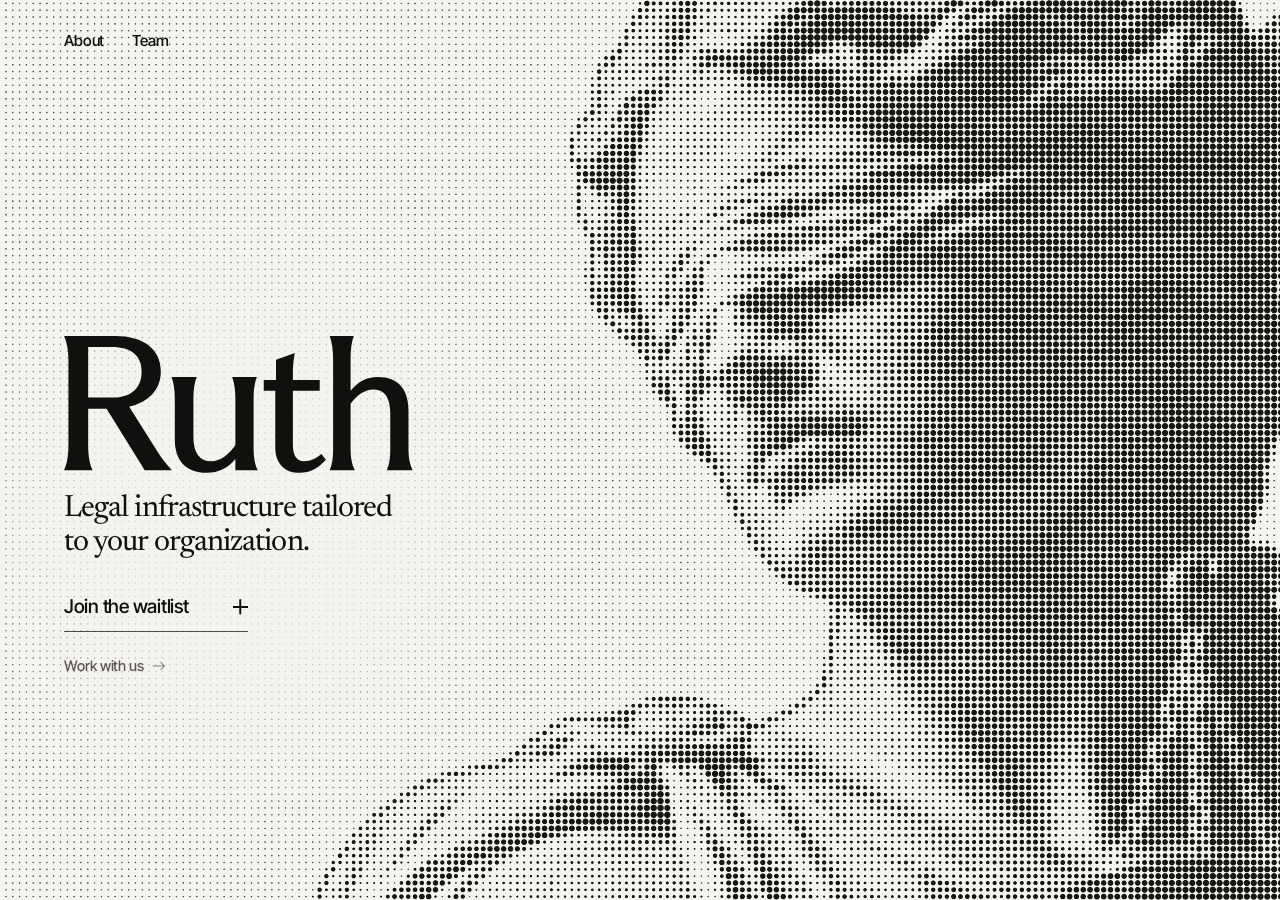
==== commit c477d573: "Refine Ruth, Inc. positioning, operational model, and direct contact path" ====
--- a/index.html
+++ b/index.html
@@ -6,20 +6,20 @@
 <meta name="theme-color" content="#f5f3ee" media="(prefers-color-scheme: light)">
 <meta name="theme-color" content="#000000" media="(prefers-color-scheme: dark)">
 <meta name="robots" content="noindex,nofollow">
-<meta name="description" content="Independent counsel that builds your legal infrastructure.">
+<meta name="description" content="Legal infrastructure tailored to your organization.">
 <link rel="canonical" href="https://ruth.codes/">
 <meta property="og:type" content="website">
 <meta property="og:site_name" content="Ruth">
 <meta property="og:title" content="Ruth · Legal infrastructure">
-<meta property="og:description" content="Independent counsel that builds your legal infrastructure.">
+<meta property="og:description" content="Legal infrastructure tailored to your organization.">
 <meta property="og:url" content="https://ruth.codes/">
-<meta property="og:image" content="https://ruth.codes/assets/og-ruth.jpg">
+<meta property="og:image" content="https://ruth.codes/assets/og-ruth.jpg?v=2026-pos1">
 <meta property="og:image:width" content="1200">
 <meta property="og:image:height" content="630">
 <meta name="twitter:card" content="summary_large_image">
 <meta name="twitter:title" content="Ruth · Legal infrastructure">
-<meta name="twitter:description" content="Independent counsel that builds your legal infrastructure.">
-<meta name="twitter:image" content="https://ruth.codes/assets/og-ruth.jpg">
+<meta name="twitter:description" content="Legal infrastructure tailored to your organization.">
+<meta name="twitter:image" content="https://ruth.codes/assets/og-ruth.jpg?v=2026-pos1">
 <title>Ruth · Legal infrastructure</title>
 <link rel="icon" href="data:image/svg+xml,%3Csvg xmlns='http://www.w3.org/2000/svg' viewBox='-75 -50 760 800'%3E%3Crect x='-75' y='-50' width='760' height='800' rx='60' fill='%23101010'/%3E%3Cpath fill='%23f2f0eb' fill-rule='evenodd' d='M0 0H267C417 0 505 70 505 185C505 283 439 344 340 369L484 598C508 636 535 673 563 700H421L222 379H126V576C126 627 135 671 149 700H0C14 671 23 627 23 576V124C23 74 14 30 0 0ZM126 58V321H255C350 321 405 272 405 185C405 103 350 58 250 58Z'/%3E%3C/svg%3E">
 <link rel="apple-touch-icon" href="/apple-touch-icon.png">
@@ -28,12 +28,12 @@
 <link rel="preload" as="font" type="font/woff2" href="/assets/InterTight-Latin.woff2" crossorigin>
 <link rel="preload" as="fetch" href="/assets/justitia-day-grid.rht?v=2026-ht4" crossorigin="anonymous" media="(prefers-color-scheme: light)">
 <link rel="modulepreload" href="/living-video.js?v=2026-htbg1">
-<link rel="stylesheet" href="/ruth-base.css?v=2026-menu3">
-<link rel="stylesheet" href="/study-16.css?v=2026-htbg1">
+<link rel="stylesheet" href="/ruth-base.css?v=2026-pos1">
+<link rel="stylesheet" href="/study-16.css?v=2026-pos1">
 <link rel="stylesheet" href="/ruth-theme.css?v=2026-htbg1">
-<link rel="stylesheet" href="/ruth-desktop.css?v=2026-htbg1">
-<script type="module" src="/waitlist.js?v=2026-menu3"></script>
-<script type="module" src="/study-16-ascii.js?v=2026-htbg1"></script>
+<link rel="stylesheet" href="/ruth-desktop.css?v=2026-pos1">
+<script type="module" src="/waitlist.js?v=2026-pos1"></script>
+<script type="module" src="/study-16-ascii.js?v=2026-pos1"></script>
 </head><body data-video-webm="/assets/video/gentle-lift.webm" data-video-src="/assets/video/gentle-lift.mp4?v=b24bbf5018" data-video-poster="/assets/video/gentle-lift-poster.webp?v=8dc1fe6f9c" data-video-loop="false" data-design="16" data-study="16" data-video-renderer="ascii" data-effect="ascii-wave" data-animate="true" data-ascii-transition="photo-to-code" data-ascii-cell="5.5" data-ascii-cell-mobile="4.1">
 <a class="skip" href="#signup-cta">Skip to waitlist</a>
 <div class="top-scrim" aria-hidden="true"></div>
@@ -55,11 +55,12 @@
 </g>
 </svg></a>
 <div class="hero-details">
-  <h1><span class="headline-lead">Independent counsel that builds</span> <span class="headline-end">your <span class="keep headline-legal">legal infrastructure.</span></span></h1>
+  <h1><span class="headline-lead">Legal infrastructure tailored</span> <span class="headline-end">to <span class="keep headline-legal">your organization.</span></span></h1>
 <div class="waitlist">
   <button type="button" class="join waitlist-close" id="signup-cta" aria-expanded="false" aria-controls="waitlist-panel">
     <span class="join-label">Join the waitlist</span><span class="join-mark" aria-hidden="true"></span>
   </button>
+  <a class="direct-contact" href="mailto:info@ruth.codes" aria-label="Work with us: email info@ruth.codes">Work with us <svg class="direct-arrow" viewBox="0 0 18 12" aria-hidden="true" focusable="false"><path d="M1 6h15M11 1l5 5-5 5"/></svg></a>
   <section class="waitlist-panel" id="waitlist-panel" aria-labelledby="waitlist-title" inert aria-hidden="true">
     <div class="waitlist-sheet">
       <p class="waitlist-kicker" aria-hidden="true">Early access</p>
--- a/ruth-base.css
+++ b/ruth-base.css
@@ -226,40 +226,68 @@
   width: 18px;
   height: 18px;
   overflow: visible;
+  transition: transform .36s var(--ease);
 }
 
 .menu-matrix .mm-d {
   transform-box: fill-box;
   transform-origin: center;
-  transition: transform .3s var(--ease), opacity .24s ease;
-  transition-delay: calc(var(--d, 0) * 22ms);
+  transition: transform .34s var(--ease), opacity .24s ease;
+  transition-delay: calc(var(--d, 0) * 18ms);
 }
 
 .menu-matrix .mm-cross {
   transform-box: view-box;
   transform-origin: 9px 9px;
   opacity: 0;
-  transform: scale(.55) rotate(-45deg);
-  transition: transform .34s var(--ease), opacity .22s ease;
+  transform: scale(.45);
+  transition: transform .36s var(--ease), opacity .26s ease;
 }
 
 @media (hover: hover) {
   .menu-toggle:hover .mm-d {
     transform: scale(1.16);
   }
-}
-
-.menu-toggle[aria-expanded="true"] .mm-d,
-.site-menu[aria-hidden="false"] .menu-close .mm-d {
+  .menu-close:hover .menu-matrix {
+    transform: rotate(90deg);
+  }
+}
+
+/* Open morph: 4 cardinal dots dissolve cleanly while 5 diagonal halftone dots
+   equalize into a symmetric 1.44px-corner / 1.85px-center Halftone Constellation x */
+.menu-toggle[aria-expanded="true"] .mm-card,
+.site-menu[aria-hidden="false"] .menu-close .mm-card {
   opacity: 0;
-  transform: scale(.15);
+  transform: scale(.1);
+}
+
+.menu-toggle[aria-expanded="true"] .mm-nw,
+.site-menu[aria-hidden="false"] .menu-close .mm-nw {
+  transform: scale(.76);
+}
+
+.menu-toggle[aria-expanded="true"] .mm-ne,
+.site-menu[aria-hidden="false"] .menu-close .mm-ne,
+.menu-toggle[aria-expanded="true"] .mm-sw,
+.site-menu[aria-hidden="false"] .menu-close .mm-sw {
+  transform: scale(1.2);
+}
+
+.menu-toggle[aria-expanded="true"] .mm-ctr,
+.site-menu[aria-hidden="false"] .menu-close .mm-ctr {
+  transform: scale(1.48);
+}
+
+.menu-toggle[aria-expanded="true"] .mm-se,
+.site-menu[aria-hidden="false"] .menu-close .mm-se {
+  transform: scale(2);
 }
 
 .menu-toggle[aria-expanded="true"] .mm-cross,
 .site-menu[aria-hidden="false"] .menu-close .mm-cross {
   opacity: 1;
-  transform: scale(1) rotate(0deg);
-  transition-delay: 50ms;
+  transform: scale(1);
+  transition-delay: 55ms;
 }
 
 /* On the closed sheet, prime the close button's matrix so opening reveals the morph */
@@ -348,9 +376,11 @@
 }
 
 .menu-close {
+  position: relative;
+  isolation: isolate;
   display: inline-flex;
   align-items: center;
-  justify-content: flex-end;
+  justify-content: center;
   width: 44px;
   height: 44px;
   margin-right: 0;
@@ -358,11 +388,45 @@
   border: 0;
   background: transparent;
   color: var(--ink);
-  transition: opacity .18s ease, transform .2s var(--ease);
-}
-
-.menu-close:hover { opacity: .66; }
-.menu-close:active { transform: scale(.94); }
+  transition: transform .2s var(--ease);
+}
+
+/* Matte circular optical medallion matching Home's trigger at exact 0.0px lock,
+   keeping the Halftone Constellation x razor-clear above the graded halftone wash */
+.menu-close::before {
+  content: "";
+  position: absolute;
+  inset: 1px;
+  z-index: -1;
+  border-radius: 50%;
+  background: rgb(18 18 18 / .92);
+  border: 1px solid rgb(242 240 235 / .22);
+  box-shadow: 0 4px 18px rgb(0 0 0 / .44);
+  transition: background-color .18s ease, border-color .18s ease;
+}
+
+@media (hover: hover) {
+  .menu-close:hover::before {
+    background: rgb(24 24 24 / .98);
+    border-color: rgb(242 240 235 / .46);
+  }
+}
+
+@media (prefers-color-scheme: light) {
+  .menu-close::before {
+    background: #f7f5f0;
+    border: 1px solid rgb(17 16 15 / .17);
+    box-shadow: 0 2px 12px rgb(17 16 15 / .08);
+  }
+  @media (hover: hover) {
+    .menu-close:hover::before {
+      background: #fbfaf7;
+      border-color: rgb(17 16 15 / .36);
+    }
+  }
+}
+
+.menu-close:active { transform: scale(.93); }
 
 .site-menu-nav {
   flex: 1 0 auto;
@@ -551,6 +615,13 @@
 
 .menu-plus::after { transform: rotate(90deg); }
 
+.menu-foot-links {
+  display: inline-flex;
+  flex-wrap: wrap;
+  align-items: center;
+  gap: .35rem 1.25rem;
+}
+
 .menu-privacy {
   display: inline-flex;
   align-items: center;
@@ -758,6 +829,7 @@
   .menu-kicker,
   .menu-row,
   .site-menu-foot,
+  .menu-matrix,
   .menu-matrix .mm-d,
   .menu-matrix .mm-cross,
   .menu-toggle,
--- a/study-16.css
+++ b/study-16.css
@@ -174,12 +174,49 @@
 h1 .keep { white-space: nowrap; }
 
 body[data-waitlist-open="true"] :is(.ruth-home, h1) { visibility: hidden; }
+body[data-waitlist-open="true"] .direct-contact { display: none; }
 body[data-waitlist-open="true"] > .masthead { display: none; }
 
-/* Waitlist CTA and inverted archival correspondence card */
+/* Waitlist CTA and quiet direct prospective-client link */
 .waitlist {
   position: relative;
+  display: flex;
+  flex-direction: column;
+  align-items: center;
   pointer-events: auto;
+}
+
+.direct-contact {
+  display: inline-flex;
+  align-items: center;
+  gap: 8px;
+  min-height: 44px;
+  margin-top: 6px;
+  color: var(--quiet);
+  font: 480 14.5px/1.2 var(--sans);
+  letter-spacing: -.005em;
+  text-decoration: none;
+  transition: color .18s ease, opacity .18s ease;
+}
+
+.direct-contact:is(:hover, :focus-visible) {
+  color: var(--ink);
+}
+
+.direct-arrow {
+  display: block;
+  width: 14px;
+  height: 10px;
+  fill: none;
+  stroke: currentColor;
+  stroke-width: 1.3;
+  opacity: .72;
+  transition: transform .22s var(--ease), opacity .18s ease;
+}
+
+.direct-contact:is(:hover, :focus-visible) .direct-arrow {
+  transform: translateX(3px);
+  opacity: 1;
 }
 
 .join {
@@ -603,6 +640,7 @@
   .headline-lead, .headline-end { display: inline-block; max-width: 100%; }
   .join { min-height: 44px; }
   .join[aria-expanded="false"] { min-width: 160px; min-height: 46px; font-size: 18px; }
+  .direct-contact { min-height: 32px; margin-top: 2px; font-size: 13.5px; }
 }
 
 @media (max-width: 600px) and (orientation: portrait) {
--- a/ruth-desktop.css
+++ b/ruth-desktop.css
@@ -71,8 +71,13 @@
   .hero-lockup .waitlist {
     grid-row: 4;
     align-self: start;
+    align-items: flex-start;
     top: auto;
     margin: clamp(16px, 2.6dvh, 30px) 0 0;
+  }
+
+  .hero-lockup .direct-contact {
+    margin-top: clamp(2px, 1.2dvh, 10px);
   }
 
   .hero-lockup .waitlist-panel {
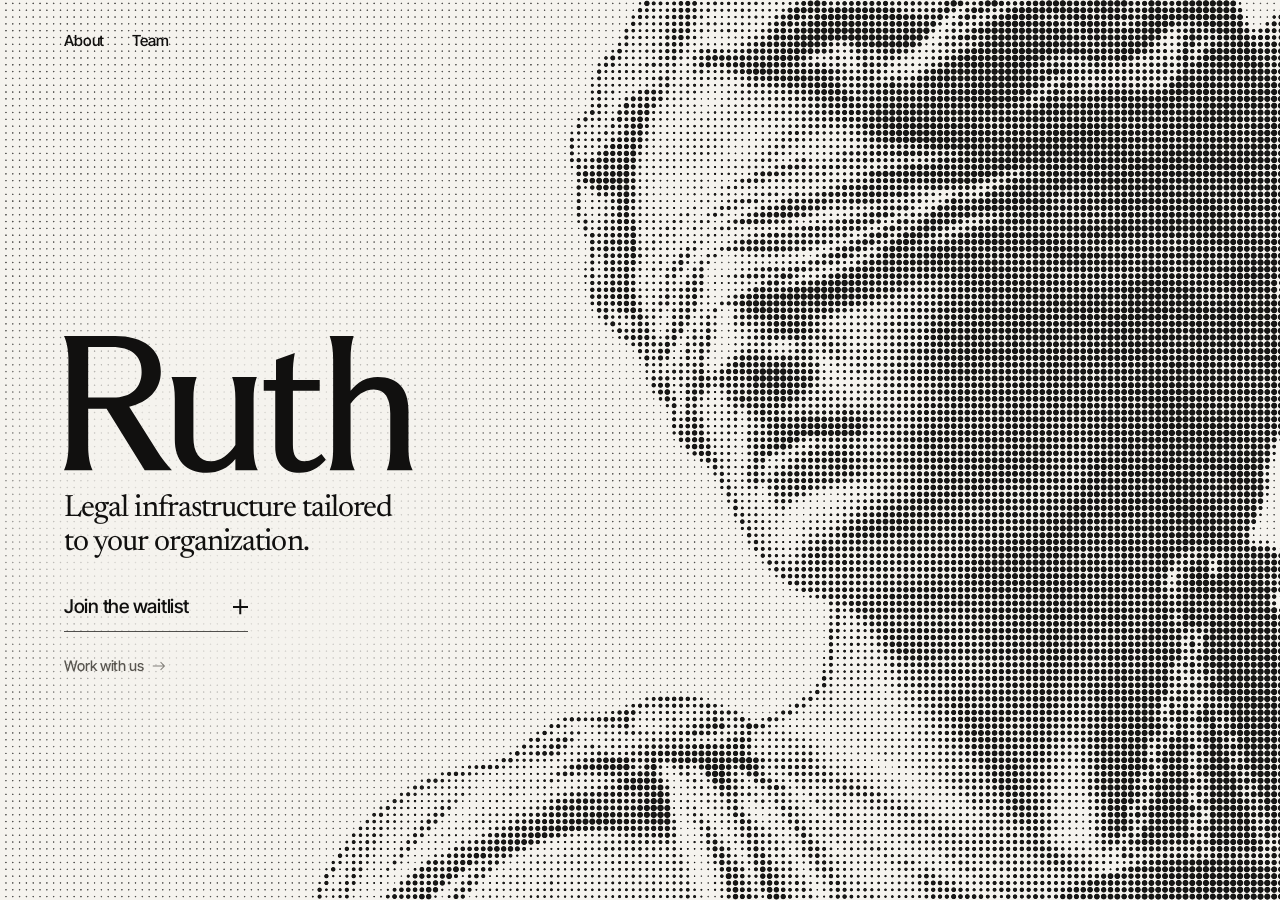
==== commit 24675de5: "Remove Day mode whirls, unify hamburger medallion across all views, and refine About and Team copy" ====
--- a/index.html
+++ b/index.html
@@ -28,12 +28,12 @@
 <link rel="preload" as="font" type="font/woff2" href="/assets/InterTight-Latin.woff2" crossorigin>
 <link rel="preload" as="fetch" href="/assets/justitia-day-grid.rht?v=2026-ht4" crossorigin="anonymous" media="(prefers-color-scheme: light)">
 <link rel="modulepreload" href="/living-video.js?v=2026-htbg1">
-<link rel="stylesheet" href="/ruth-base.css?v=2026-pos1">
+<link rel="stylesheet" href="/ruth-base.css?v=2026-r2">
 <link rel="stylesheet" href="/study-16.css?v=2026-pos1">
 <link rel="stylesheet" href="/ruth-theme.css?v=2026-htbg1">
 <link rel="stylesheet" href="/ruth-desktop.css?v=2026-pos1">
-<script type="module" src="/waitlist.js?v=2026-pos1"></script>
-<script type="module" src="/study-16-ascii.js?v=2026-pos1"></script>
+<script type="module" src="/waitlist.js?v=2026-r2"></script>
+<script type="module" src="/study-16-ascii.js?v=2026-nowhirl1"></script>
 </head><body data-video-webm="/assets/video/gentle-lift.webm" data-video-src="/assets/video/gentle-lift.mp4?v=b24bbf5018" data-video-poster="/assets/video/gentle-lift-poster.webp?v=8dc1fe6f9c" data-video-loop="false" data-design="16" data-study="16" data-video-renderer="ascii" data-effect="ascii-wave" data-animate="true" data-ascii-transition="photo-to-code" data-ascii-cell="5.5" data-ascii-cell-mobile="4.1">
 <a class="skip" href="#signup-cta">Skip to waitlist</a>
 <div class="top-scrim" aria-hidden="true"></div>
--- a/ruth-base.css
+++ b/ruth-base.css
@@ -211,10 +211,47 @@
   height: 44px;
   padding: 0;
   border: 0;
+  border-radius: 50%;
   background: transparent;
   color: inherit;
   pointer-events: auto;
   transition: opacity .18s ease, transform .2s var(--ease);
+}
+
+/* Signature matte circular optical loupe medallion shared across every mobile
+   and tablet view, keeping the 3x3 halftone matrix razor-clear above both
+   Justitia artwork and reading-page halftone washes with exact 0.0px lock. */
+.menu-toggle::before {
+  content: "";
+  position: absolute;
+  inset: 1px;
+  z-index: -1;
+  border-radius: 50%;
+  background: rgb(18 18 18 / .92);
+  border: 1px solid rgb(242 240 235 / .22);
+  box-shadow: 0 4px 18px rgb(0 0 0 / .44);
+  transition: background-color .18s ease, border-color .18s ease, transform .22s var(--ease);
+}
+
+@media (hover: hover) {
+  .menu-toggle:hover::before {
+    background: rgb(24 24 24 / .98);
+    border-color: rgb(242 240 235 / .46);
+  }
+}
+
+@media (prefers-color-scheme: light) {
+  .menu-toggle::before {
+    background: #f7f5f0;
+    border: 1px solid rgb(17 16 15 / .17);
+    box-shadow: 0 2px 12px rgb(17 16 15 / .08);
+  }
+  @media (hover: hover) {
+    .menu-toggle:hover::before {
+      background: #fbfaf7;
+      border-color: rgb(17 16 15 / .36);
+    }
+  }
 }
 
 .menu-toggle:active {
@@ -229,6 +266,11 @@
   transition: transform .36s var(--ease);
 }
 
+/* Optical centering correction for the diagonal-graded 3x3 halftone weight */
+.menu-toggle[aria-expanded="false"] .menu-matrix {
+  transform: translate(.35px, .35px);
+}
+
 .menu-matrix .mm-d {
   transform-box: fill-box;
   transform-origin: center;
@@ -246,7 +288,7 @@
 
 @media (hover: hover) {
   .menu-toggle:hover .mm-d {
-    transform: scale(1.16);
+    transform: scale(1.14);
   }
   .menu-close:hover .menu-matrix {
     transform: rotate(90deg);
@@ -254,7 +296,7 @@
 }
 
 /* Open morph: 4 cardinal dots dissolve cleanly while 5 diagonal halftone dots
-   equalize into a symmetric 1.44px-corner / 1.85px-center Halftone Constellation x */
+   equalize into a symmetric 1.44px-corner / 1.88px-center Halftone Constellation x */
 .menu-toggle[aria-expanded="true"] .mm-card,
 .site-menu[aria-hidden="false"] .menu-close .mm-card {
   opacity: 0;
@@ -263,24 +305,24 @@
 
 .menu-toggle[aria-expanded="true"] .mm-nw,
 .site-menu[aria-hidden="false"] .menu-close .mm-nw {
-  transform: scale(.76);
+  transform: scale(.81);
 }
 
 .menu-toggle[aria-expanded="true"] .mm-ne,
 .site-menu[aria-hidden="false"] .menu-close .mm-ne,
 .menu-toggle[aria-expanded="true"] .mm-sw,
 .site-menu[aria-hidden="false"] .menu-close .mm-sw {
-  transform: scale(1.2);
+  transform: scale(1.11);
 }
 
 .menu-toggle[aria-expanded="true"] .mm-ctr,
 .site-menu[aria-hidden="false"] .menu-close .mm-ctr {
-  transform: scale(1.48);
+  transform: scale(1.4);
 }
 
 .menu-toggle[aria-expanded="true"] .mm-se,
 .site-menu[aria-hidden="false"] .menu-close .mm-se {
-  transform: scale(2);
+  transform: scale(1.56);
 }
 
 .menu-toggle[aria-expanded="true"] .mm-cross,
@@ -386,6 +428,7 @@
   margin-right: 0;
   padding: 0;
   border: 0;
+  border-radius: 50%;
   background: transparent;
   color: var(--ink);
   transition: transform .2s var(--ease);
@@ -641,14 +684,15 @@
   overflow: hidden !important;
 }
 
-/* Inner reading pages switch to the monograph menu at <= 680px. */
+/* Inner reading pages switch to the monograph menu at <= 680px, centered inside
+   the circular medallion for exact 0.0px lock with .menu-close. */
 @media (max-width: 680px) {
   .has-menu-js .reading-edition .masthead .site-nav {
     display: none;
   }
   .has-menu-js .reading-edition .masthead .menu-toggle {
     display: inline-flex;
-    justify-content: flex-end;
+    justify-content: center;
     margin-right: 0;
   }
 }
@@ -657,9 +701,9 @@
   .reading-edition .site-menu { display: none !important; }
 }
 
-/* Homepage switches to a matte circular optical loupe medallion holding the
-   3x3 graded halftone matrix whenever not in desktop left-rail composition,
-   echoing Ruth's circular halftone dot without boxy chrome over artwork. */
+/* Homepage switches to a frosted obsidian (Night) or luminous alabaster (Day)
+   circular optical medallion over Justitia artwork whenever not in desktop
+   left-rail composition. */
 @media not all and (min-width: 900px) and (min-height: 550px) and (min-aspect-ratio: 4/3) {
   .has-menu-js body[data-design] > .masthead {
     inset-inline-start: auto;
@@ -675,34 +719,28 @@
     margin-right: 0;
   }
   .has-menu-js body[data-design] > .masthead .menu-toggle::before {
-    content: "";
-    position: absolute;
-    inset: 1px;
-    z-index: -1;
-    border-radius: 50%;
-    background: rgb(12 12 12 / .74);
-    border: 1px solid rgb(242 240 235 / .22);
-    box-shadow: 0 4px 20px rgb(0 0 0 / .50);
+    background: rgb(14 14 14 / .78);
+    border: 1px solid rgb(242 240 235 / .24);
+    box-shadow: 0 4px 20px rgb(0 0 0 / .52);
     backdrop-filter: blur(20px) saturate(115%);
     -webkit-backdrop-filter: blur(20px) saturate(115%);
-    transition: background-color .18s ease, border-color .18s ease, transform .22s var(--ease);
   }
   @media (hover: hover) {
     .has-menu-js body[data-design] > .masthead .menu-toggle:hover::before {
-      background: rgb(16 16 16 / .84);
-      border-color: rgb(242 240 235 / .40);
+      background: rgb(18 18 18 / .88);
+      border-color: rgb(242 240 235 / .44);
     }
   }
   @media (prefers-color-scheme: light) {
     .has-menu-js body[data-design] > .masthead .menu-toggle::before {
-      background: rgb(246 244 239 / .93);
-      border: 1px solid rgb(17 16 15 / .14);
+      background: rgb(247 245 240 / .95);
+      border: 1px solid rgb(17 16 15 / .17);
       box-shadow: 0 2px 14px rgb(17 16 15 / .10);
     }
     @media (hover: hover) {
       .has-menu-js body[data-design] > .masthead .menu-toggle:hover::before {
-        background: rgb(250 248 244 / .98);
-        border-color: rgb(17 16 15 / .28);
+        background: rgb(251 250 247 / .99);
+        border-color: rgb(17 16 15 / .34);
       }
     }
   }
@@ -729,7 +767,8 @@
    single-screen 3-column Swiss architectural spread so nothing clips off-screen. */
 @media (max-height: 520px) {
   .site-menu-inner {
-    padding-block: max(10px, env(safe-area-inset-top)) max(12px, env(safe-area-inset-bottom));
+    padding-top: max(var(--masthead-padding), env(safe-area-inset-top));
+    padding-bottom: max(12px, env(safe-area-inset-bottom));
   }
   .site-menu-head {
     padding-bottom: 8px;
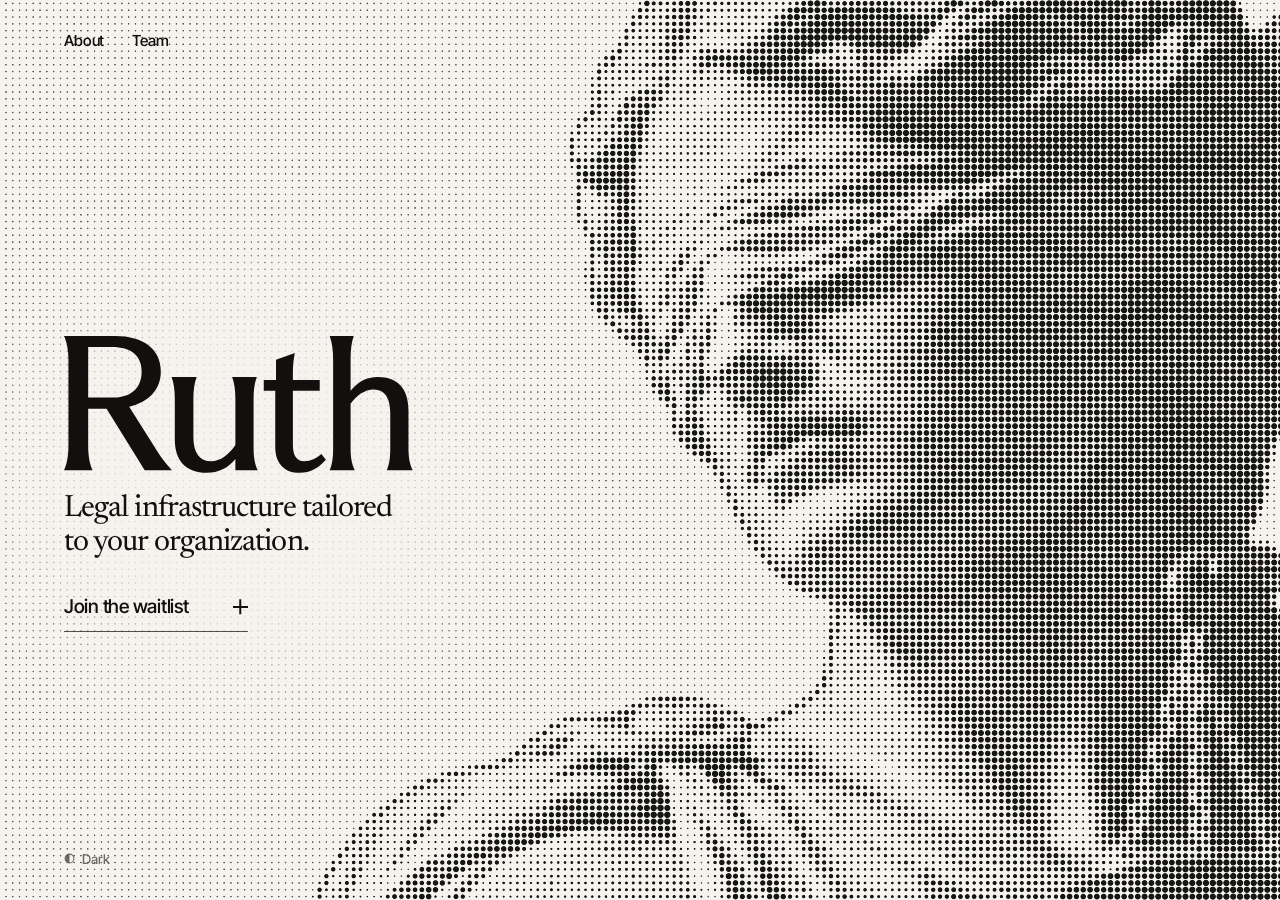
==== commit 9e34cc33: "Add discreet Day/Night mode switcher and move Work with us to Team page" ====
--- a/index.html
+++ b/index.html
@@ -28,12 +28,13 @@
 <link rel="preload" as="font" type="font/woff2" href="/assets/InterTight-Latin.woff2" crossorigin>
 <link rel="preload" as="fetch" href="/assets/justitia-day-grid.rht?v=2026-ht4" crossorigin="anonymous" media="(prefers-color-scheme: light)">
 <link rel="modulepreload" href="/living-video.js?v=2026-htbg1">
-<link rel="stylesheet" href="/ruth-base.css?v=2026-r2">
-<link rel="stylesheet" href="/study-16.css?v=2026-pos1">
-<link rel="stylesheet" href="/ruth-theme.css?v=2026-htbg1">
-<link rel="stylesheet" href="/ruth-desktop.css?v=2026-pos1">
-<script type="module" src="/waitlist.js?v=2026-r2"></script>
-<script type="module" src="/study-16-ascii.js?v=2026-nowhirl1"></script>
+<script>(()=>{try{const t=localStorage.getItem('ruth-theme');if(t==='day'||t==='night')document.documentElement.dataset.ruthTheme=t;}catch{}})();</script>
+<link rel="stylesheet" href="/ruth-base.css?v=2026-theme1">
+<link rel="stylesheet" href="/study-16.css?v=2026-theme1">
+<link rel="stylesheet" href="/ruth-theme.css?v=2026-theme1">
+<link rel="stylesheet" href="/ruth-desktop.css?v=2026-theme1">
+<script type="module" src="/waitlist.js?v=2026-theme1"></script>
+<script type="module" src="/study-16-ascii.js?v=2026-theme1"></script>
 </head><body data-video-webm="/assets/video/gentle-lift.webm" data-video-src="/assets/video/gentle-lift.mp4?v=b24bbf5018" data-video-poster="/assets/video/gentle-lift-poster.webp?v=8dc1fe6f9c" data-video-loop="false" data-design="16" data-study="16" data-video-renderer="ascii" data-effect="ascii-wave" data-animate="true" data-ascii-transition="photo-to-code" data-ascii-cell="5.5" data-ascii-cell-mobile="4.1">
 <a class="skip" href="#signup-cta">Skip to waitlist</a>
 <div class="top-scrim" aria-hidden="true"></div>
@@ -60,7 +61,6 @@
   <button type="button" class="join waitlist-close" id="signup-cta" aria-expanded="false" aria-controls="waitlist-panel">
     <span class="join-label">Join the waitlist</span><span class="join-mark" aria-hidden="true"></span>
   </button>
-  <a class="direct-contact" href="mailto:info@ruth.codes" aria-label="Work with us: email info@ruth.codes">Work with us <svg class="direct-arrow" viewBox="0 0 18 12" aria-hidden="true" focusable="false"><path d="M1 6h15M11 1l5 5-5 5"/></svg></a>
   <section class="waitlist-panel" id="waitlist-panel" aria-labelledby="waitlist-title" inert aria-hidden="true">
     <div class="waitlist-sheet">
       <p class="waitlist-kicker" aria-hidden="true">Early access</p>
--- a/ruth-base.css
+++ b/ruth-base.css
@@ -39,6 +39,16 @@
   --sheet-border: rgb(242 240 235 / .18);
   --sheet-highlight: inset 0 1px 0 rgb(255 255 255 / .07);
   --sheet-shadow: 0 2px 6px rgb(0 0 0 / .32), 0 28px 72px rgb(0 0 0 / .72);
+  --medallion-bg: rgb(18 18 18 / .92);
+  --medallion-bg-hover: rgb(24 24 24 / .98);
+  --medallion-border: rgb(242 240 235 / .22);
+  --medallion-border-hover: rgb(242 240 235 / .46);
+  --medallion-shadow: 0 4px 18px rgb(0 0 0 / .44);
+  --home-medallion-bg: rgb(14 14 14 / .78);
+  --home-medallion-bg-hover: rgb(18 18 18 / .88);
+  --home-medallion-border: rgb(242 240 235 / .24);
+  --home-medallion-border-hover: rgb(242 240 235 / .44);
+  --home-medallion-shadow: 0 4px 20px rgb(0 0 0 / .52);
 
   --serif: Newsreader, Georgia, serif;
   --sans: InterTight, system-ui, -apple-system, sans-serif;
@@ -52,8 +62,43 @@
   --masthead-padding: clamp(.75rem, 1.5vw, 1.35rem);
 }
 
+:root[data-ruth-theme="day"] {
+  color-scheme: light;
+  --ink-rgb: 17 16 15;
+  --ground-rgb: 245 243 238;
+  --muted-rgb: 88 85 79;
+  --ink: rgb(var(--ink-rgb));
+  --ground: #f5f3ee;
+  --quiet: rgb(var(--muted-rgb));
+  --muted: var(--quiet);
+  --line: #d4cfc7;
+  --accent: #11100f;
+  /* Crisp 6.5px 0-degree orthogonal Swiss halftone screen & graded architectural wash. */
+  --halftone-screen: url("data:image/svg+xml,%3Csvg xmlns='http://www.w3.org/2000/svg' width='6.5' height='6.5' viewBox='0 0 6.5 6.5'%3E%3Ccircle cx='3.25' cy='3.25' r='.7' fill='%2311100f' fill-opacity='.135'/%3E%3C/svg%3E");
+  --halftone-wash: url('/assets/halftone-wash.svg?v=2026-htbg1');
+  /* Day edition waitlist card: crisp dot-free archival ivory stationery card over halftone print. */
+  --sheet-bg: rgb(252 251 248 / .97);
+  --sheet-ink: #11100f;
+  --sheet-muted: #5f5b55;
+  --sheet-rule: rgb(17 16 15 / .24);
+  --sheet-accent: #11100f;
+  --sheet-border: rgb(17 16 15 / .15);
+  --sheet-highlight: inset 0 1px 0 rgb(255 255 255 / .9);
+  --sheet-shadow: 0 1px 2px rgb(17 16 15 / .05), 0 18px 46px rgb(17 16 15 / .10), 0 36px 84px rgb(17 16 15 / .07);
+  --medallion-bg: #f7f5f0;
+  --medallion-bg-hover: #fbfaf7;
+  --medallion-border: rgb(17 16 15 / .17);
+  --medallion-border-hover: rgb(17 16 15 / .36);
+  --medallion-shadow: 0 2px 12px rgb(17 16 15 / .08);
+  --home-medallion-bg: rgb(247 245 240 / .95);
+  --home-medallion-bg-hover: rgb(251 250 247 / .99);
+  --home-medallion-border: rgb(17 16 15 / .17);
+  --home-medallion-border-hover: rgb(17 16 15 / .34);
+  --home-medallion-shadow: 0 2px 14px rgb(17 16 15 / .10);
+}
+
 @media (prefers-color-scheme: light) {
-  :root {
+  :root:not([data-ruth-theme="night"]) {
     color-scheme: light;
     --ink-rgb: 17 16 15;
     --ground-rgb: 245 243 238;
@@ -64,10 +109,8 @@
     --muted: var(--quiet);
     --line: #d4cfc7;
     --accent: #11100f;
-    /* Crisp 6.5px 0-degree orthogonal Swiss halftone screen & graded architectural wash. */
     --halftone-screen: url("data:image/svg+xml,%3Csvg xmlns='http://www.w3.org/2000/svg' width='6.5' height='6.5' viewBox='0 0 6.5 6.5'%3E%3Ccircle cx='3.25' cy='3.25' r='.7' fill='%2311100f' fill-opacity='.135'/%3E%3C/svg%3E");
     --halftone-wash: url('/assets/halftone-wash.svg?v=2026-htbg1');
-    /* Day edition waitlist card: crisp dot-free archival ivory stationery card over halftone print. */
     --sheet-bg: rgb(252 251 248 / .97);
     --sheet-ink: #11100f;
     --sheet-muted: #5f5b55;
@@ -76,6 +119,16 @@
     --sheet-border: rgb(17 16 15 / .15);
     --sheet-highlight: inset 0 1px 0 rgb(255 255 255 / .9);
     --sheet-shadow: 0 1px 2px rgb(17 16 15 / .05), 0 18px 46px rgb(17 16 15 / .10), 0 36px 84px rgb(17 16 15 / .07);
+    --medallion-bg: #f7f5f0;
+    --medallion-bg-hover: #fbfaf7;
+    --medallion-border: rgb(17 16 15 / .17);
+    --medallion-border-hover: rgb(17 16 15 / .36);
+    --medallion-shadow: 0 2px 12px rgb(17 16 15 / .08);
+    --home-medallion-bg: rgb(247 245 240 / .95);
+    --home-medallion-bg-hover: rgb(251 250 247 / .99);
+    --home-medallion-border: rgb(17 16 15 / .17);
+    --home-medallion-border-hover: rgb(17 16 15 / .34);
+    --home-medallion-shadow: 0 2px 14px rgb(17 16 15 / .10);
   }
 }
 
@@ -127,14 +180,25 @@
   position: fixed;
   z-index: 30;
   left: var(--rail-left);
-  top: -120px;
-  padding: 12px 18px;
+  top: 12px;
+  width: 1px;
+  height: 1px;
+  padding: 0;
+  overflow: hidden;
+  clip-path: inset(50%);
+  white-space: nowrap;
   background: var(--ink);
   color: var(--ground);
   font: 520 15px/1.2 var(--sans);
   text-decoration: none;
 }
-.skip:focus { top: 12px; }
+.skip:focus {
+  width: auto;
+  height: auto;
+  padding: 12px 18px;
+  overflow: visible;
+  clip-path: none;
+}
 
 /* Shared navigation */
 .site-nav {
@@ -227,30 +291,16 @@
   inset: 1px;
   z-index: -1;
   border-radius: 50%;
-  background: rgb(18 18 18 / .92);
-  border: 1px solid rgb(242 240 235 / .22);
-  box-shadow: 0 4px 18px rgb(0 0 0 / .44);
+  background: var(--medallion-bg);
+  border: 1px solid var(--medallion-border);
+  box-shadow: var(--medallion-shadow);
   transition: background-color .18s ease, border-color .18s ease, transform .22s var(--ease);
 }
 
 @media (hover: hover) {
   .menu-toggle:hover::before {
-    background: rgb(24 24 24 / .98);
-    border-color: rgb(242 240 235 / .46);
-  }
-}
-
-@media (prefers-color-scheme: light) {
-  .menu-toggle::before {
-    background: #f7f5f0;
-    border: 1px solid rgb(17 16 15 / .17);
-    box-shadow: 0 2px 12px rgb(17 16 15 / .08);
-  }
-  @media (hover: hover) {
-    .menu-toggle:hover::before {
-      background: #fbfaf7;
-      border-color: rgb(17 16 15 / .36);
-    }
+    background: var(--medallion-bg-hover);
+    border-color: var(--medallion-border-hover);
   }
 }
 
@@ -362,8 +412,16 @@
   background: radial-gradient(circle at 82% 14%, rgb(242 240 235 / .045), transparent 56%);
 }
 
+html[data-ruth-theme="day"] .site-menu::before {
+  background-image: var(--halftone-wash), var(--halftone-screen);
+  background-repeat: no-repeat, repeat;
+  background-position: right top, right top;
+  background-size: 624px 442px, 6.5px 6.5px;
+  opacity: .84;
+}
+
 @media (prefers-color-scheme: light) {
-  .site-menu::before {
+  html:not([data-ruth-theme="night"]) .site-menu::before {
     background-image: var(--halftone-wash), var(--halftone-screen);
     background-repeat: no-repeat, repeat;
     background-position: right top, right top;
@@ -442,30 +500,16 @@
   inset: 1px;
   z-index: -1;
   border-radius: 50%;
-  background: rgb(18 18 18 / .92);
-  border: 1px solid rgb(242 240 235 / .22);
-  box-shadow: 0 4px 18px rgb(0 0 0 / .44);
+  background: var(--medallion-bg);
+  border: 1px solid var(--medallion-border);
+  box-shadow: var(--medallion-shadow);
   transition: background-color .18s ease, border-color .18s ease;
 }
 
 @media (hover: hover) {
   .menu-close:hover::before {
-    background: rgb(24 24 24 / .98);
-    border-color: rgb(242 240 235 / .46);
-  }
-}
-
-@media (prefers-color-scheme: light) {
-  .menu-close::before {
-    background: #f7f5f0;
-    border: 1px solid rgb(17 16 15 / .17);
-    box-shadow: 0 2px 12px rgb(17 16 15 / .08);
-  }
-  @media (hover: hover) {
-    .menu-close:hover::before {
-      background: #fbfaf7;
-      border-color: rgb(17 16 15 / .36);
-    }
+    background: var(--medallion-bg-hover);
+    border-color: var(--medallion-border-hover);
   }
 }
 
@@ -680,6 +724,63 @@
   text-underline-offset: .25em;
 }
 
+/* Discreet Day / Night mode switcher:
+   - Desktop reading pages: inline inside .colophon-links alongside Privacy
+   - Desktop homepage: anchored quietly bottom-left on --rail-left
+   - Mobile (all routes): inside .site-menu-foot */
+.theme-switch {
+  display: inline-flex;
+  align-items: center;
+  gap: 7px;
+  min-height: 44px;
+  padding: 0;
+  border: 0;
+  background: transparent;
+  color: var(--quiet);
+  font: 460 .9rem/1.2 var(--sans);
+  letter-spacing: -.005em;
+  transition: color .18s ease, opacity .18s ease;
+}
+
+.theme-switch:is(:hover, :focus-visible) {
+  color: var(--ink);
+}
+
+.theme-glyph {
+  display: block;
+  width: 11px;
+  height: 11px;
+  flex: none;
+  transition: transform .38s var(--ease);
+}
+
+.theme-switch[data-theme="night"] .theme-glyph {
+  transform: rotate(180deg);
+}
+
+.home-theme-foot {
+  display: none;
+  position: fixed;
+  z-index: 6;
+  inset-block-end: max(var(--masthead-padding), env(safe-area-inset-bottom));
+  inset-inline-start: var(--rail-left);
+  pointer-events: auto;
+}
+
+.home-theme-foot .theme-switch {
+  font-size: .84rem;
+  font-weight: 480;
+  opacity: .88;
+}
+
+.home-theme-foot .theme-switch:is(:hover, :focus-visible) {
+  opacity: 1;
+}
+
+body[data-waitlist-open="true"] .home-theme-foot {
+  display: none !important;
+}
+
 body[data-menu-open="true"] {
   overflow: hidden !important;
 }
@@ -694,6 +795,9 @@
     display: inline-flex;
     justify-content: center;
     margin-right: 0;
+  }
+  .has-menu-js .reading-edition .colophon-links .theme-switch {
+    display: none;
   }
 }
 
@@ -719,29 +823,16 @@
     margin-right: 0;
   }
   .has-menu-js body[data-design] > .masthead .menu-toggle::before {
-    background: rgb(14 14 14 / .78);
-    border: 1px solid rgb(242 240 235 / .24);
-    box-shadow: 0 4px 20px rgb(0 0 0 / .52);
+    background: var(--home-medallion-bg);
+    border: 1px solid var(--home-medallion-border);
+    box-shadow: var(--home-medallion-shadow);
     backdrop-filter: blur(20px) saturate(115%);
     -webkit-backdrop-filter: blur(20px) saturate(115%);
   }
   @media (hover: hover) {
     .has-menu-js body[data-design] > .masthead .menu-toggle:hover::before {
-      background: rgb(18 18 18 / .88);
-      border-color: rgb(242 240 235 / .44);
-    }
-  }
-  @media (prefers-color-scheme: light) {
-    .has-menu-js body[data-design] > .masthead .menu-toggle::before {
-      background: rgb(247 245 240 / .95);
-      border: 1px solid rgb(17 16 15 / .17);
-      box-shadow: 0 2px 14px rgb(17 16 15 / .10);
-    }
-    @media (hover: hover) {
-      .has-menu-js body[data-design] > .masthead .menu-toggle:hover::before {
-        background: rgb(251 250 247 / .99);
-        border-color: rgb(17 16 15 / .34);
-      }
+      background: var(--home-medallion-bg-hover);
+      border-color: var(--home-medallion-border-hover);
     }
   }
 }
@@ -760,6 +851,9 @@
   }
   body[data-design] .site-menu {
     display: none !important;
+  }
+  .has-menu-js body[data-design] .home-theme-foot {
+    display: flex;
   }
 }
 
@@ -873,6 +967,7 @@
   .menu-matrix .mm-cross,
   .menu-toggle,
   .menu-close,
+  .theme-glyph,
   .masthead .site-nav a::after {
     transition: none !important;
   }
--- a/study-16.css
+++ b/study-16.css
@@ -174,49 +174,12 @@
 h1 .keep { white-space: nowrap; }
 
 body[data-waitlist-open="true"] :is(.ruth-home, h1) { visibility: hidden; }
-body[data-waitlist-open="true"] .direct-contact { display: none; }
 body[data-waitlist-open="true"] > .masthead { display: none; }
 
-/* Waitlist CTA and quiet direct prospective-client link */
+/* Waitlist CTA and inverted archival correspondence card */
 .waitlist {
   position: relative;
-  display: flex;
-  flex-direction: column;
-  align-items: center;
   pointer-events: auto;
-}
-
-.direct-contact {
-  display: inline-flex;
-  align-items: center;
-  gap: 8px;
-  min-height: 44px;
-  margin-top: 6px;
-  color: var(--quiet);
-  font: 480 14.5px/1.2 var(--sans);
-  letter-spacing: -.005em;
-  text-decoration: none;
-  transition: color .18s ease, opacity .18s ease;
-}
-
-.direct-contact:is(:hover, :focus-visible) {
-  color: var(--ink);
-}
-
-.direct-arrow {
-  display: block;
-  width: 14px;
-  height: 10px;
-  fill: none;
-  stroke: currentColor;
-  stroke-width: 1.3;
-  opacity: .72;
-  transition: transform .22s var(--ease), opacity .18s ease;
-}
-
-.direct-contact:is(:hover, :focus-visible) .direct-arrow {
-  transform: translateX(3px);
-  opacity: 1;
 }
 
 .join {
@@ -640,7 +603,6 @@
   .headline-lead, .headline-end { display: inline-block; max-width: 100%; }
   .join { min-height: 44px; }
   .join[aria-expanded="false"] { min-width: 160px; min-height: 46px; font-size: 18px; }
-  .direct-contact { min-height: 32px; margin-top: 2px; font-size: 13.5px; }
 }
 
 @media (max-width: 600px) and (orientation: portrait) {
--- a/ruth-theme.css
+++ b/ruth-theme.css
@@ -11,27 +11,44 @@
   height: 100%;
 }
 
+html[data-ruth-theme="day"] body[data-design] {
+  background: var(--ground);
+}
+html[data-ruth-theme="day"] .art {
+  background: #ffffff;
+  mix-blend-mode: multiply;
+}
+html[data-ruth-theme="day"] .art .photo,
+html[data-ruth-theme="day"] .art .living-video {
+  opacity: 0 !important;
+}
+html[data-ruth-theme="day"] .art .veil {
+  background: none;
+}
+html[data-ruth-theme="day"] :is(h1, .join)::before { background: none; }
+html[data-ruth-theme="day"] .join { text-shadow: none; }
+
 @media (prefers-color-scheme: light) {
-  body[data-design] {
+  html:not([data-ruth-theme="night"]) body[data-design] {
     background: var(--ground);
   }
-  .art {
+  html:not([data-ruth-theme="night"]) .art {
     background: #ffffff;
     mix-blend-mode: multiply;
   }
   /* Hide the source chiaroscuro photo and Night video in Day mode so the
      halftone ink droplets emerge cleanly out of warm alabaster museum stock. */
-  .art .photo,
-  .art .living-video {
+  html:not([data-ruth-theme="night"]) .art .photo,
+  html:not([data-ruth-theme="night"]) .art .living-video {
     opacity: 0 !important;
   }
   /* The GPU halftone shader renders the continuous edge-to-edge pinpoint sheet
      and feathered reading aura behind Ruth / headline / CTA on both desktop and mobile. */
-  .art .veil {
+  html:not([data-ruth-theme="night"]) .art .veil {
     background: none;
   }
-  :is(h1, .join)::before { background: none; }
-  .join { text-shadow: none; }
+  html:not([data-ruth-theme="night"]) :is(h1, .join)::before { background: none; }
+  html:not([data-ruth-theme="night"]) .join { text-shadow: none; }
 }
 
 @media (forced-colors: active) {
--- a/ruth-desktop.css
+++ b/ruth-desktop.css
@@ -21,11 +21,15 @@
       transparent 55%);
   }
 
+  html[data-ruth-theme="day"] .art .veil {
+    background: none;
+  }
+
   @media (prefers-color-scheme: light) {
     /* On desktop Day mode, the GPU halftone shader applies a tailored radial reading
        aura right behind Ruth / headline / CTA so the full-sheet pinpoint dot matrix
        and Justitia's rising forearm stay visible without a boxy gradient wall. */
-    .art .veil {
+    html:not([data-ruth-theme="night"]) .art .veil {
       background: none;
     }
   }
@@ -71,13 +75,8 @@
   .hero-lockup .waitlist {
     grid-row: 4;
     align-self: start;
-    align-items: flex-start;
     top: auto;
     margin: clamp(16px, 2.6dvh, 30px) 0 0;
-  }
-
-  .hero-lockup .direct-contact {
-    margin-top: clamp(2px, 1.2dvh, 10px);
   }
 
   .hero-lockup .waitlist-panel {
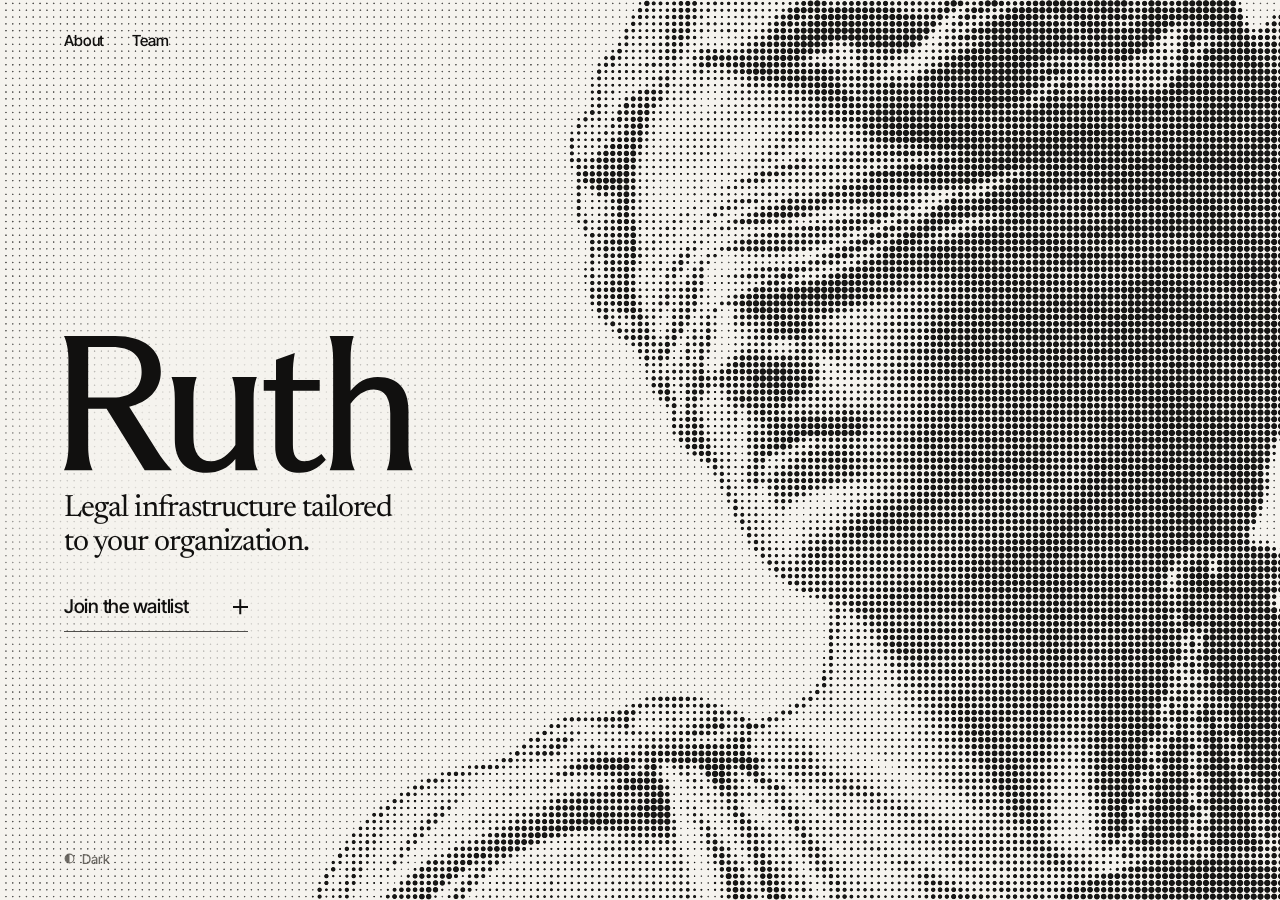
==== commit f13797dc: "Remove Work with us section and upgrade menu close button to inverse 9-dot halftone x" ====
--- a/index.html
+++ b/index.html
@@ -29,11 +29,11 @@
 <link rel="preload" as="fetch" href="/assets/justitia-day-grid.rht?v=2026-ht4" crossorigin="anonymous" media="(prefers-color-scheme: light)">
 <link rel="modulepreload" href="/living-video.js?v=2026-htbg1">
 <script>(()=>{try{const t=localStorage.getItem('ruth-theme');if(t==='day'||t==='night')document.documentElement.dataset.ruthTheme=t;}catch{}})();</script>
-<link rel="stylesheet" href="/ruth-base.css?v=2026-theme1">
+<link rel="stylesheet" href="/ruth-base.css?v=2026-inv1">
 <link rel="stylesheet" href="/study-16.css?v=2026-theme1">
 <link rel="stylesheet" href="/ruth-theme.css?v=2026-theme1">
 <link rel="stylesheet" href="/ruth-desktop.css?v=2026-theme1">
-<script type="module" src="/waitlist.js?v=2026-theme1"></script>
+<script type="module" src="/waitlist.js?v=2026-inv1"></script>
 <script type="module" src="/study-16-ascii.js?v=2026-theme1"></script>
 </head><body data-video-webm="/assets/video/gentle-lift.webm" data-video-src="/assets/video/gentle-lift.mp4?v=b24bbf5018" data-video-poster="/assets/video/gentle-lift-poster.webp?v=8dc1fe6f9c" data-video-loop="false" data-design="16" data-study="16" data-video-renderer="ascii" data-effect="ascii-wave" data-animate="true" data-ascii-transition="photo-to-code" data-ascii-cell="5.5" data-ascii-cell-mobile="4.1">
 <a class="skip" href="#signup-cta">Skip to waitlist</a>
--- a/ruth-base.css
+++ b/ruth-base.css
@@ -44,6 +44,11 @@
   --medallion-border: rgb(242 240 235 / .22);
   --medallion-border-hover: rgb(242 240 235 / .46);
   --medallion-shadow: 0 4px 18px rgb(0 0 0 / .44);
+  --medallion-inv-bg: #f2f0eb;
+  --medallion-inv-bg-hover: #ffffff;
+  --medallion-inv-ink: #0a0a0a;
+  --medallion-inv-border: rgb(242 240 235 / .92);
+  --medallion-inv-shadow: 0 4px 20px rgb(0 0 0 / .48);
   --home-medallion-bg: rgb(14 14 14 / .78);
   --home-medallion-bg-hover: rgb(18 18 18 / .88);
   --home-medallion-border: rgb(242 240 235 / .24);
@@ -90,6 +95,11 @@
   --medallion-border: rgb(17 16 15 / .17);
   --medallion-border-hover: rgb(17 16 15 / .36);
   --medallion-shadow: 0 2px 12px rgb(17 16 15 / .08);
+  --medallion-inv-bg: #11100f;
+  --medallion-inv-bg-hover: #211f1d;
+  --medallion-inv-ink: #f5f3ee;
+  --medallion-inv-border: rgb(17 16 15 / .94);
+  --medallion-inv-shadow: 0 3px 14px rgb(17 16 15 / .18);
   --home-medallion-bg: rgb(247 245 240 / .95);
   --home-medallion-bg-hover: rgb(251 250 247 / .99);
   --home-medallion-border: rgb(17 16 15 / .17);
@@ -124,6 +134,11 @@
     --medallion-border: rgb(17 16 15 / .17);
     --medallion-border-hover: rgb(17 16 15 / .36);
     --medallion-shadow: 0 2px 12px rgb(17 16 15 / .08);
+    --medallion-inv-bg: #11100f;
+    --medallion-inv-bg-hover: #211f1d;
+    --medallion-inv-ink: #f5f3ee;
+    --medallion-inv-border: rgb(17 16 15 / .94);
+    --medallion-inv-shadow: 0 3px 14px rgb(17 16 15 / .18);
     --home-medallion-bg: rgb(247 245 240 / .95);
     --home-medallion-bg-hover: rgb(251 250 247 / .99);
     --home-medallion-border: rgb(17 16 15 / .17);
@@ -345,47 +360,55 @@
   }
 }
 
-/* Open morph: 4 cardinal dots dissolve cleanly while 5 diagonal halftone dots
-   equalize into a symmetric 1.44px-corner / 1.88px-center Halftone Constellation x */
-.menu-toggle[aria-expanded="true"] .mm-card,
-.site-menu[aria-hidden="false"] .menu-close .mm-card {
-  opacity: 0;
-  transform: scale(.1);
-}
-
+/* Open morph: all 9 halftone dots are conserved as the 4 cardinal dots glide
+   45 degrees inward into the inner diagonal slots, forming a pure-dot x
+   with zero wire lines on an inverse-plate circular medallion. */
 .menu-toggle[aria-expanded="true"] .mm-nw,
 .site-menu[aria-hidden="false"] .menu-close .mm-nw {
-  transform: scale(.81);
+  transform: scale(.764);
 }
 
 .menu-toggle[aria-expanded="true"] .mm-ne,
 .site-menu[aria-hidden="false"] .menu-close .mm-ne,
 .menu-toggle[aria-expanded="true"] .mm-sw,
 .site-menu[aria-hidden="false"] .menu-close .mm-sw {
-  transform: scale(1.11);
+  transform: scale(1.046);
 }
 
 .menu-toggle[aria-expanded="true"] .mm-ctr,
 .site-menu[aria-hidden="false"] .menu-close .mm-ctr {
-  transform: scale(1.4);
+  transform: scale(1.104);
 }
 
 .menu-toggle[aria-expanded="true"] .mm-se,
 .site-menu[aria-hidden="false"] .menu-close .mm-se {
-  transform: scale(1.56);
-}
-
-.menu-toggle[aria-expanded="true"] .mm-cross,
-.site-menu[aria-hidden="false"] .menu-close .mm-cross {
-  opacity: 1;
-  transform: scale(1);
-  transition-delay: 55ms;
+  transform: scale(1.478);
+}
+
+.menu-toggle[aria-expanded="true"] .mm-n,
+.site-menu[aria-hidden="false"] .menu-close .mm-n {
+  transform: translate(3.25px, 3.25px) scale(.921);
+}
+
+.menu-toggle[aria-expanded="true"] .mm-e,
+.site-menu[aria-hidden="false"] .menu-close .mm-e {
+  transform: translate(-3.25px, 3.25px) scale(1.273);
+}
+
+.menu-toggle[aria-expanded="true"] .mm-s,
+.site-menu[aria-hidden="false"] .menu-close .mm-s {
+  transform: translate(-3.25px, -3.25px) scale(1.273);
+}
+
+.menu-toggle[aria-expanded="true"] .mm-w,
+.site-menu[aria-hidden="false"] .menu-close .mm-w {
+  transform: translate(3.25px, -3.25px) scale(.921);
 }
 
 /* On the closed sheet, prime the close button's matrix so opening reveals the morph */
 .menu-close .mm-d {
   opacity: 1;
-  transform: scale(1);
+  transform: translate(0, 0) scale(1);
 }
 
 .site-menu {
@@ -488,28 +511,28 @@
   border: 0;
   border-radius: 50%;
   background: transparent;
-  color: var(--ink);
+  color: var(--medallion-inv-ink);
   transition: transform .2s var(--ease);
 }
 
-/* Matte circular optical medallion matching Home's trigger at exact 0.0px lock,
-   keeping the Halftone Constellation x razor-clear above the graded halftone wash */
+/* Inverse-plate circular optical medallion matching the open button at 0.0px lock:
+   solid ink disc with alabaster dots in Day mode, solid ivory disc with obsidian dots in Night mode */
 .menu-close::before {
   content: "";
   position: absolute;
   inset: 1px;
   z-index: -1;
   border-radius: 50%;
-  background: var(--medallion-bg);
-  border: 1px solid var(--medallion-border);
-  box-shadow: var(--medallion-shadow);
-  transition: background-color .18s ease, border-color .18s ease;
+  background: var(--medallion-inv-bg);
+  border: 1px solid var(--medallion-inv-border);
+  box-shadow: var(--medallion-inv-shadow);
+  transition: background-color .18s ease, border-color .18s ease, transform .22s var(--ease);
 }
 
 @media (hover: hover) {
   .menu-close:hover::before {
-    background: var(--medallion-bg-hover);
-    border-color: var(--medallion-border-hover);
+    background: var(--medallion-inv-bg-hover);
+    border-color: var(--medallion-inv-bg-hover);
   }
 }
 
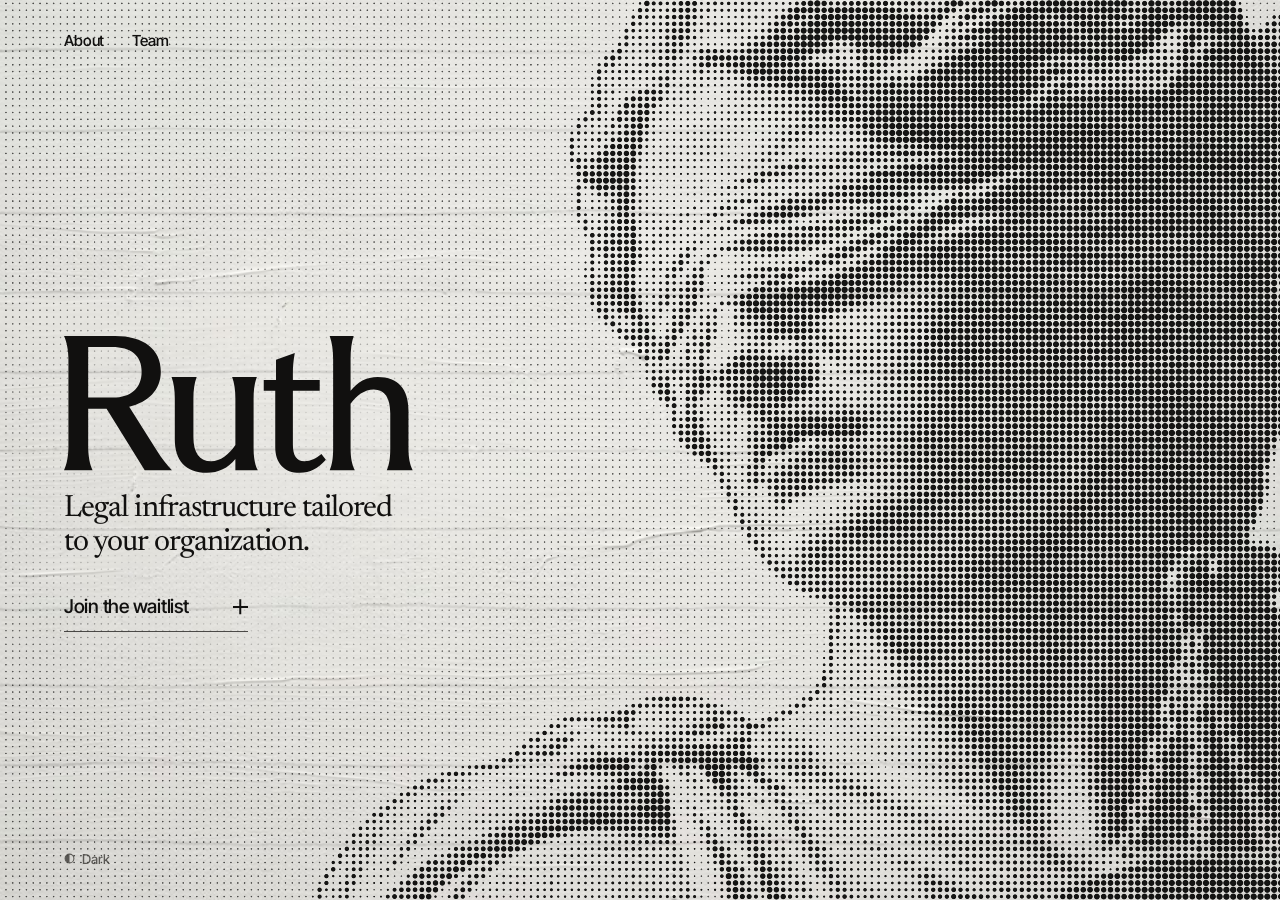
==== commit f5314e67: "Add Agnes Martin graphite-and-gesso monochrome canvas to Day mode (v1)" ====
--- a/index.html
+++ b/index.html
@@ -3,7 +3,7 @@
 <meta charset="utf-8">
 <meta name="viewport" content="width=device-width,initial-scale=1,interactive-widget=resizes-content">
 <meta name="color-scheme" content="light dark">
-<meta name="theme-color" content="#f5f3ee" media="(prefers-color-scheme: light)">
+<meta name="theme-color" content="#f4f2ed" media="(prefers-color-scheme: light)">
 <meta name="theme-color" content="#000000" media="(prefers-color-scheme: dark)">
 <meta name="robots" content="noindex,nofollow">
 <meta name="description" content="Legal infrastructure tailored to your organization.">
@@ -26,12 +26,13 @@
 <link rel="preload" as="image" href="/assets/video/gentle-lift-poster.webp?v=8dc1fe6f9c" crossorigin="anonymous" fetchpriority="high">
 <link rel="preload" as="font" type="font/woff2" href="/assets/Newsreader-Latin.woff2" crossorigin>
 <link rel="preload" as="font" type="font/woff2" href="/assets/InterTight-Latin.woff2" crossorigin>
+<link rel="preload" as="image" type="image/avif" href="/assets/day-gesso-canvas.avif?v=2026-am1" media="(prefers-color-scheme: light)" fetchpriority="high">
 <link rel="preload" as="fetch" href="/assets/justitia-day-grid.rht?v=2026-ht4" crossorigin="anonymous" media="(prefers-color-scheme: light)">
 <link rel="modulepreload" href="/living-video.js?v=2026-htbg1">
 <script>(()=>{try{const t=localStorage.getItem('ruth-theme');if(t==='day'||t==='night')document.documentElement.dataset.ruthTheme=t;}catch{}})();</script>
-<link rel="stylesheet" href="/ruth-base.css?v=2026-inv1">
+<link rel="stylesheet" href="/ruth-base.css?v=2026-am1">
 <link rel="stylesheet" href="/study-16.css?v=2026-theme1">
-<link rel="stylesheet" href="/ruth-theme.css?v=2026-theme1">
+<link rel="stylesheet" href="/ruth-theme.css?v=2026-am1">
 <link rel="stylesheet" href="/ruth-desktop.css?v=2026-theme1">
 <script type="module" src="/waitlist.js?v=2026-inv1"></script>
 <script type="module" src="/study-16-ascii.js?v=2026-theme1"></script>
--- a/ruth-base.css
+++ b/ruth-base.css
@@ -30,6 +30,7 @@
   --accent: #f2f0eb;
   --halftone-screen: none;
   --halftone-wash: none;
+  --day-canvas: none;
   /* Night edition waitlist card: smoked obsidian gallery glass with ivory hairline. */
   --sheet-bg: rgb(15 15 15 / .88);
   --sheet-ink: #f2f0eb;
@@ -70,18 +71,22 @@
 :root[data-ruth-theme="day"] {
   color-scheme: light;
   --ink-rgb: 17 16 15;
-  --ground-rgb: 245 243 238;
-  --muted-rgb: 88 85 79;
+  --ground-rgb: 244 242 237;
+  --muted-rgb: 72 70 66;
   --ink: rgb(var(--ink-rgb));
-  --ground: #f5f3ee;
+  --ground: #f4f2ed;
   --quiet: rgb(var(--muted-rgb));
   --muted: var(--quiet);
-  --line: #d4cfc7;
+  --line: rgb(17 16 15 / .15);
   --accent: #11100f;
-  /* Crisp 6.5px 0-degree orthogonal Swiss halftone screen & graded architectural wash. */
+  /* Crisp 6.5px 0-degree orthogonal Swiss halftone screen & tactile gesso-graphite canvas. */
   --halftone-screen: url("data:image/svg+xml,%3Csvg xmlns='http://www.w3.org/2000/svg' width='6.5' height='6.5' viewBox='0 0 6.5 6.5'%3E%3Ccircle cx='3.25' cy='3.25' r='.7' fill='%2311100f' fill-opacity='.135'/%3E%3C/svg%3E");
   --halftone-wash: url('/assets/halftone-wash.svg?v=2026-htbg1');
-  /* Day edition waitlist card: crisp dot-free archival ivory stationery card over halftone print. */
+  --day-canvas: image-set(
+    url('/assets/day-gesso-canvas.avif?v=2026-am1') type('image/avif'),
+    url('/assets/day-gesso-canvas.webp?v=2026-am1') type('image/webp')
+  );
+  /* Day edition waitlist card: crisp dot-free archival ivory stationery card over gesso print. */
   --sheet-bg: rgb(252 251 248 / .97);
   --sheet-ink: #11100f;
   --sheet-muted: #5f5b55;
@@ -90,19 +95,19 @@
   --sheet-border: rgb(17 16 15 / .15);
   --sheet-highlight: inset 0 1px 0 rgb(255 255 255 / .9);
   --sheet-shadow: 0 1px 2px rgb(17 16 15 / .05), 0 18px 46px rgb(17 16 15 / .10), 0 36px 84px rgb(17 16 15 / .07);
-  --medallion-bg: #f7f5f0;
+  --medallion-bg: rgb(251 250 247 / .94);
   --medallion-bg-hover: #fbfaf7;
-  --medallion-border: rgb(17 16 15 / .17);
+  --medallion-border: rgb(17 16 15 / .18);
   --medallion-border-hover: rgb(17 16 15 / .36);
   --medallion-shadow: 0 2px 12px rgb(17 16 15 / .08);
   --medallion-inv-bg: #11100f;
   --medallion-inv-bg-hover: #211f1d;
-  --medallion-inv-ink: #f5f3ee;
+  --medallion-inv-ink: #f4f2ed;
   --medallion-inv-border: rgb(17 16 15 / .94);
   --medallion-inv-shadow: 0 3px 14px rgb(17 16 15 / .18);
-  --home-medallion-bg: rgb(247 245 240 / .95);
-  --home-medallion-bg-hover: rgb(251 250 247 / .99);
-  --home-medallion-border: rgb(17 16 15 / .17);
+  --home-medallion-bg: rgb(251 250 247 / .94);
+  --home-medallion-bg-hover: rgb(252 251 248 / .99);
+  --home-medallion-border: rgb(17 16 15 / .18);
   --home-medallion-border-hover: rgb(17 16 15 / .34);
   --home-medallion-shadow: 0 2px 14px rgb(17 16 15 / .10);
 }
@@ -111,16 +116,20 @@
   :root:not([data-ruth-theme="night"]) {
     color-scheme: light;
     --ink-rgb: 17 16 15;
-    --ground-rgb: 245 243 238;
-    --muted-rgb: 88 85 79;
+    --ground-rgb: 244 242 237;
+    --muted-rgb: 72 70 66;
     --ink: rgb(var(--ink-rgb));
-    --ground: #f5f3ee;
+    --ground: #f4f2ed;
     --quiet: rgb(var(--muted-rgb));
     --muted: var(--quiet);
-    --line: #d4cfc7;
+    --line: rgb(17 16 15 / .15);
     --accent: #11100f;
     --halftone-screen: url("data:image/svg+xml,%3Csvg xmlns='http://www.w3.org/2000/svg' width='6.5' height='6.5' viewBox='0 0 6.5 6.5'%3E%3Ccircle cx='3.25' cy='3.25' r='.7' fill='%2311100f' fill-opacity='.135'/%3E%3C/svg%3E");
     --halftone-wash: url('/assets/halftone-wash.svg?v=2026-htbg1');
+    --day-canvas: image-set(
+      url('/assets/day-gesso-canvas.avif?v=2026-am1') type('image/avif'),
+      url('/assets/day-gesso-canvas.webp?v=2026-am1') type('image/webp')
+    );
     --sheet-bg: rgb(252 251 248 / .97);
     --sheet-ink: #11100f;
     --sheet-muted: #5f5b55;
@@ -129,19 +138,19 @@
     --sheet-border: rgb(17 16 15 / .15);
     --sheet-highlight: inset 0 1px 0 rgb(255 255 255 / .9);
     --sheet-shadow: 0 1px 2px rgb(17 16 15 / .05), 0 18px 46px rgb(17 16 15 / .10), 0 36px 84px rgb(17 16 15 / .07);
-    --medallion-bg: #f7f5f0;
+    --medallion-bg: rgb(251 250 247 / .94);
     --medallion-bg-hover: #fbfaf7;
-    --medallion-border: rgb(17 16 15 / .17);
+    --medallion-border: rgb(17 16 15 / .18);
     --medallion-border-hover: rgb(17 16 15 / .36);
     --medallion-shadow: 0 2px 12px rgb(17 16 15 / .08);
     --medallion-inv-bg: #11100f;
     --medallion-inv-bg-hover: #211f1d;
-    --medallion-inv-ink: #f5f3ee;
+    --medallion-inv-ink: #f4f2ed;
     --medallion-inv-border: rgb(17 16 15 / .94);
     --medallion-inv-shadow: 0 3px 14px rgb(17 16 15 / .18);
-    --home-medallion-bg: rgb(247 245 240 / .95);
-    --home-medallion-bg-hover: rgb(251 250 247 / .99);
-    --home-medallion-border: rgb(17 16 15 / .17);
+    --home-medallion-bg: rgb(251 250 247 / .94);
+    --home-medallion-bg-hover: rgb(252 251 248 / .99);
+    --home-medallion-border: rgb(17 16 15 / .18);
     --home-medallion-border-hover: rgb(17 16 15 / .34);
     --home-medallion-shadow: 0 2px 14px rgb(17 16 15 / .10);
   }
@@ -436,20 +445,24 @@
 }
 
 html[data-ruth-theme="day"] .site-menu::before {
-  background-image: var(--halftone-wash), var(--halftone-screen);
-  background-repeat: no-repeat, repeat;
-  background-position: right top, right top;
-  background-size: 624px 442px, 6.5px 6.5px;
-  opacity: .84;
+  background-color: var(--ground);
+  background-image: linear-gradient(rgb(249 247 244 / .28), rgb(249 247 244 / .28)), url('/assets/day-gesso-canvas.webp?v=2026-am1');
+  background-image: linear-gradient(rgb(249 247 244 / .28), rgb(249 247 244 / .28)), var(--day-canvas);
+  background-repeat: no-repeat;
+  background-position: center center;
+  background-size: cover;
+  opacity: 1;
 }
 
 @media (prefers-color-scheme: light) {
   html:not([data-ruth-theme="night"]) .site-menu::before {
-    background-image: var(--halftone-wash), var(--halftone-screen);
-    background-repeat: no-repeat, repeat;
-    background-position: right top, right top;
-    background-size: 624px 442px, 6.5px 6.5px;
-    opacity: .84;
+    background-color: var(--ground);
+    background-image: linear-gradient(rgb(249 247 244 / .28), rgb(249 247 244 / .28)), url('/assets/day-gesso-canvas.webp?v=2026-am1');
+    background-image: linear-gradient(rgb(249 247 244 / .28), rgb(249 247 244 / .28)), var(--day-canvas);
+    background-repeat: no-repeat;
+    background-position: center center;
+    background-size: cover;
+    opacity: 1;
   }
 }
 
@@ -1015,6 +1028,7 @@
     --accent: Highlight;
     --halftone-screen: none;
     --halftone-wash: none;
+    --day-canvas: none;
     --sheet-bg: Canvas;
     --sheet-ink: CanvasText;
     --sheet-muted: CanvasText;
--- a/ruth-theme.css
+++ b/ruth-theme.css
@@ -1,7 +1,5 @@
-/* Homepage Day (Swiss lithographic halftone on warm museum stock) & Night (marble-to-ASCII).
-   Dark mode: ivory marble & living ASCII on pure #000000 obsidian.
-   Light mode: pure printer's ink (#11100f) orthogonal halftone multiplied onto crisp
-   warm alabaster (#f5f3ee) with zero bitmap paper grain and zero photo flash. */
+/* Homepage Day (Swiss lithographic halftone over tactile gesso-and-graphite canvas)
+   and Night (ivory marble & living ASCII on pure #000000 obsidian). */
 .art > picture { display: contents; }
 
 .art .photo {
@@ -12,11 +10,30 @@
 }
 
 html[data-ruth-theme="day"] body[data-design] {
+  position: relative;
+  isolation: isolate;
   background: var(--ground);
 }
+html[data-ruth-theme="day"] body[data-design]::before {
+  content: "";
+  position: fixed;
+  inset: 0;
+  z-index: 0;
+  pointer-events: none;
+  background-color: var(--ground);
+  background-image: url('/assets/day-gesso-canvas.webp?v=2026-am1');
+  background-image: var(--day-canvas);
+  background-position: center center;
+  background-size: cover;
+  background-repeat: no-repeat;
+}
 html[data-ruth-theme="day"] .art {
+  z-index: 1;
   background: #ffffff;
   mix-blend-mode: multiply;
+}
+html[data-ruth-theme="day"] .page {
+  z-index: 2;
 }
 html[data-ruth-theme="day"] .art .photo,
 html[data-ruth-theme="day"] .art .living-video {
@@ -30,20 +47,37 @@
 
 @media (prefers-color-scheme: light) {
   html:not([data-ruth-theme="night"]) body[data-design] {
+    position: relative;
+    isolation: isolate;
     background: var(--ground);
   }
+  html:not([data-ruth-theme="night"]) body[data-design]::before {
+    content: "";
+    position: fixed;
+    inset: 0;
+    z-index: 0;
+    pointer-events: none;
+    background-color: var(--ground);
+    background-image: url('/assets/day-gesso-canvas.webp?v=2026-am1');
+    background-image: var(--day-canvas);
+    background-position: center center;
+    background-size: cover;
+    background-repeat: no-repeat;
+  }
   html:not([data-ruth-theme="night"]) .art {
+    z-index: 1;
     background: #ffffff;
     mix-blend-mode: multiply;
   }
+  html:not([data-ruth-theme="night"]) .page {
+    z-index: 2;
+  }
   /* Hide the source chiaroscuro photo and Night video in Day mode so the
-     halftone ink droplets emerge cleanly out of warm alabaster museum stock. */
+     halftone ink droplets multiply cleanly onto the tactile gesso canvas. */
   html:not([data-ruth-theme="night"]) .art .photo,
   html:not([data-ruth-theme="night"]) .art .living-video {
     opacity: 0 !important;
   }
-  /* The GPU halftone shader renders the continuous edge-to-edge pinpoint sheet
-     and feathered reading aura behind Ruth / headline / CTA on both desktop and mobile. */
   html:not([data-ruth-theme="night"]) .art .veil {
     background: none;
   }
@@ -53,5 +87,6 @@
 
 @media (forced-colors: active) {
   body[data-design] { background: Canvas; }
+  body[data-design]::before { display: none; }
   .art { display: none; }
 }
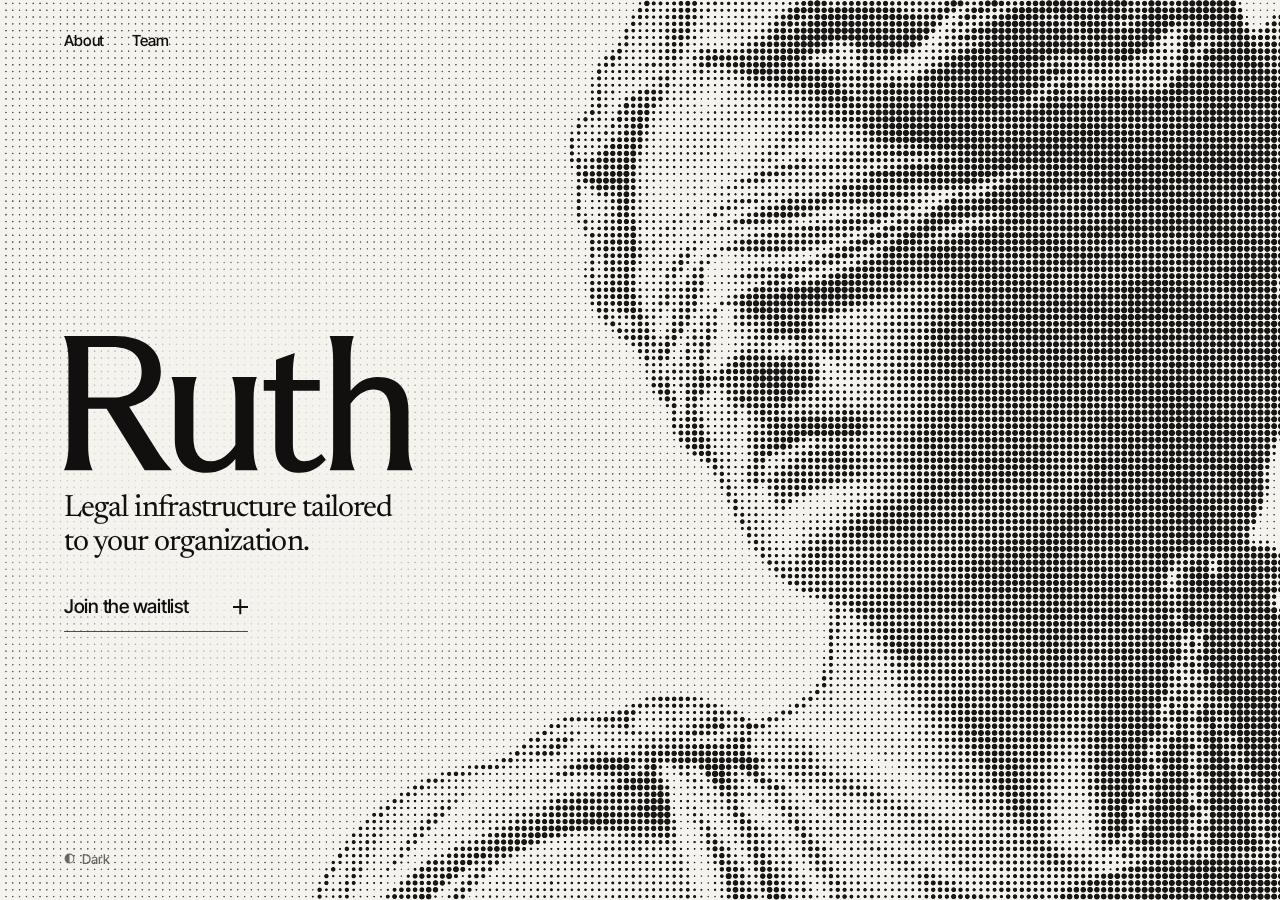
==== commit d38593c9: "Revert Agnes Martin Day canvas and remove interactive cursor animation" ====
--- a/index.html
+++ b/index.html
@@ -3,7 +3,7 @@
 <meta charset="utf-8">
 <meta name="viewport" content="width=device-width,initial-scale=1,interactive-widget=resizes-content">
 <meta name="color-scheme" content="light dark">
-<meta name="theme-color" content="#f4f2ed" media="(prefers-color-scheme: light)">
+<meta name="theme-color" content="#f5f3ee" media="(prefers-color-scheme: light)">
 <meta name="theme-color" content="#000000" media="(prefers-color-scheme: dark)">
 <meta name="robots" content="noindex,nofollow">
 <meta name="description" content="Legal infrastructure tailored to your organization.">
@@ -26,16 +26,15 @@
 <link rel="preload" as="image" href="/assets/video/gentle-lift-poster.webp?v=8dc1fe6f9c" crossorigin="anonymous" fetchpriority="high">
 <link rel="preload" as="font" type="font/woff2" href="/assets/Newsreader-Latin.woff2" crossorigin>
 <link rel="preload" as="font" type="font/woff2" href="/assets/InterTight-Latin.woff2" crossorigin>
-<link rel="preload" as="image" type="image/avif" href="/assets/day-gesso-canvas.avif?v=2026-am1" media="(prefers-color-scheme: light)" fetchpriority="high">
 <link rel="preload" as="fetch" href="/assets/justitia-day-grid.rht?v=2026-ht4" crossorigin="anonymous" media="(prefers-color-scheme: light)">
 <link rel="modulepreload" href="/living-video.js?v=2026-htbg1">
 <script>(()=>{try{const t=localStorage.getItem('ruth-theme');if(t==='day'||t==='night')document.documentElement.dataset.ruthTheme=t;}catch{}})();</script>
-<link rel="stylesheet" href="/ruth-base.css?v=2026-am1">
+<link rel="stylesheet" href="/ruth-base.css?v=2026-inv1">
 <link rel="stylesheet" href="/study-16.css?v=2026-theme1">
-<link rel="stylesheet" href="/ruth-theme.css?v=2026-am1">
+<link rel="stylesheet" href="/ruth-theme.css?v=2026-theme1">
 <link rel="stylesheet" href="/ruth-desktop.css?v=2026-theme1">
 <script type="module" src="/waitlist.js?v=2026-inv1"></script>
-<script type="module" src="/study-16-ascii.js?v=2026-theme1"></script>
+<script type="module" src="/study-16-ascii.js?v=2026-nocursor1"></script>
 </head><body data-video-webm="/assets/video/gentle-lift.webm" data-video-src="/assets/video/gentle-lift.mp4?v=b24bbf5018" data-video-poster="/assets/video/gentle-lift-poster.webp?v=8dc1fe6f9c" data-video-loop="false" data-design="16" data-study="16" data-video-renderer="ascii" data-effect="ascii-wave" data-animate="true" data-ascii-transition="photo-to-code" data-ascii-cell="5.5" data-ascii-cell-mobile="4.1">
 <a class="skip" href="#signup-cta">Skip to waitlist</a>
 <div class="top-scrim" aria-hidden="true"></div>
--- a/ruth-base.css
+++ b/ruth-base.css
@@ -30,7 +30,6 @@
   --accent: #f2f0eb;
   --halftone-screen: none;
   --halftone-wash: none;
-  --day-canvas: none;
   /* Night edition waitlist card: smoked obsidian gallery glass with ivory hairline. */
   --sheet-bg: rgb(15 15 15 / .88);
   --sheet-ink: #f2f0eb;
@@ -71,22 +70,18 @@
 :root[data-ruth-theme="day"] {
   color-scheme: light;
   --ink-rgb: 17 16 15;
-  --ground-rgb: 244 242 237;
-  --muted-rgb: 72 70 66;
+  --ground-rgb: 245 243 238;
+  --muted-rgb: 88 85 79;
   --ink: rgb(var(--ink-rgb));
-  --ground: #f4f2ed;
+  --ground: #f5f3ee;
   --quiet: rgb(var(--muted-rgb));
   --muted: var(--quiet);
-  --line: rgb(17 16 15 / .15);
+  --line: #d4cfc7;
   --accent: #11100f;
-  /* Crisp 6.5px 0-degree orthogonal Swiss halftone screen & tactile gesso-graphite canvas. */
+  /* Crisp 6.5px 0-degree orthogonal Swiss halftone screen & graded architectural wash. */
   --halftone-screen: url("data:image/svg+xml,%3Csvg xmlns='http://www.w3.org/2000/svg' width='6.5' height='6.5' viewBox='0 0 6.5 6.5'%3E%3Ccircle cx='3.25' cy='3.25' r='.7' fill='%2311100f' fill-opacity='.135'/%3E%3C/svg%3E");
   --halftone-wash: url('/assets/halftone-wash.svg?v=2026-htbg1');
-  --day-canvas: image-set(
-    url('/assets/day-gesso-canvas.avif?v=2026-am1') type('image/avif'),
-    url('/assets/day-gesso-canvas.webp?v=2026-am1') type('image/webp')
-  );
-  /* Day edition waitlist card: crisp dot-free archival ivory stationery card over gesso print. */
+  /* Day edition waitlist card: crisp dot-free archival ivory stationery card over halftone print. */
   --sheet-bg: rgb(252 251 248 / .97);
   --sheet-ink: #11100f;
   --sheet-muted: #5f5b55;
@@ -95,19 +90,19 @@
   --sheet-border: rgb(17 16 15 / .15);
   --sheet-highlight: inset 0 1px 0 rgb(255 255 255 / .9);
   --sheet-shadow: 0 1px 2px rgb(17 16 15 / .05), 0 18px 46px rgb(17 16 15 / .10), 0 36px 84px rgb(17 16 15 / .07);
-  --medallion-bg: rgb(251 250 247 / .94);
+  --medallion-bg: #f7f5f0;
   --medallion-bg-hover: #fbfaf7;
-  --medallion-border: rgb(17 16 15 / .18);
+  --medallion-border: rgb(17 16 15 / .17);
   --medallion-border-hover: rgb(17 16 15 / .36);
   --medallion-shadow: 0 2px 12px rgb(17 16 15 / .08);
   --medallion-inv-bg: #11100f;
   --medallion-inv-bg-hover: #211f1d;
-  --medallion-inv-ink: #f4f2ed;
+  --medallion-inv-ink: #f5f3ee;
   --medallion-inv-border: rgb(17 16 15 / .94);
   --medallion-inv-shadow: 0 3px 14px rgb(17 16 15 / .18);
-  --home-medallion-bg: rgb(251 250 247 / .94);
-  --home-medallion-bg-hover: rgb(252 251 248 / .99);
-  --home-medallion-border: rgb(17 16 15 / .18);
+  --home-medallion-bg: rgb(247 245 240 / .95);
+  --home-medallion-bg-hover: rgb(251 250 247 / .99);
+  --home-medallion-border: rgb(17 16 15 / .17);
   --home-medallion-border-hover: rgb(17 16 15 / .34);
   --home-medallion-shadow: 0 2px 14px rgb(17 16 15 / .10);
 }
@@ -116,20 +111,16 @@
   :root:not([data-ruth-theme="night"]) {
     color-scheme: light;
     --ink-rgb: 17 16 15;
-    --ground-rgb: 244 242 237;
-    --muted-rgb: 72 70 66;
+    --ground-rgb: 245 243 238;
+    --muted-rgb: 88 85 79;
     --ink: rgb(var(--ink-rgb));
-    --ground: #f4f2ed;
+    --ground: #f5f3ee;
     --quiet: rgb(var(--muted-rgb));
     --muted: var(--quiet);
-    --line: rgb(17 16 15 / .15);
+    --line: #d4cfc7;
     --accent: #11100f;
     --halftone-screen: url("data:image/svg+xml,%3Csvg xmlns='http://www.w3.org/2000/svg' width='6.5' height='6.5' viewBox='0 0 6.5 6.5'%3E%3Ccircle cx='3.25' cy='3.25' r='.7' fill='%2311100f' fill-opacity='.135'/%3E%3C/svg%3E");
     --halftone-wash: url('/assets/halftone-wash.svg?v=2026-htbg1');
-    --day-canvas: image-set(
-      url('/assets/day-gesso-canvas.avif?v=2026-am1') type('image/avif'),
-      url('/assets/day-gesso-canvas.webp?v=2026-am1') type('image/webp')
-    );
     --sheet-bg: rgb(252 251 248 / .97);
     --sheet-ink: #11100f;
     --sheet-muted: #5f5b55;
@@ -138,19 +129,19 @@
     --sheet-border: rgb(17 16 15 / .15);
     --sheet-highlight: inset 0 1px 0 rgb(255 255 255 / .9);
     --sheet-shadow: 0 1px 2px rgb(17 16 15 / .05), 0 18px 46px rgb(17 16 15 / .10), 0 36px 84px rgb(17 16 15 / .07);
-    --medallion-bg: rgb(251 250 247 / .94);
+    --medallion-bg: #f7f5f0;
     --medallion-bg-hover: #fbfaf7;
-    --medallion-border: rgb(17 16 15 / .18);
+    --medallion-border: rgb(17 16 15 / .17);
     --medallion-border-hover: rgb(17 16 15 / .36);
     --medallion-shadow: 0 2px 12px rgb(17 16 15 / .08);
     --medallion-inv-bg: #11100f;
     --medallion-inv-bg-hover: #211f1d;
-    --medallion-inv-ink: #f4f2ed;
+    --medallion-inv-ink: #f5f3ee;
     --medallion-inv-border: rgb(17 16 15 / .94);
     --medallion-inv-shadow: 0 3px 14px rgb(17 16 15 / .18);
-    --home-medallion-bg: rgb(251 250 247 / .94);
-    --home-medallion-bg-hover: rgb(252 251 248 / .99);
-    --home-medallion-border: rgb(17 16 15 / .18);
+    --home-medallion-bg: rgb(247 245 240 / .95);
+    --home-medallion-bg-hover: rgb(251 250 247 / .99);
+    --home-medallion-border: rgb(17 16 15 / .17);
     --home-medallion-border-hover: rgb(17 16 15 / .34);
     --home-medallion-shadow: 0 2px 14px rgb(17 16 15 / .10);
   }
@@ -445,24 +436,20 @@
 }
 
 html[data-ruth-theme="day"] .site-menu::before {
-  background-color: var(--ground);
-  background-image: linear-gradient(rgb(249 247 244 / .28), rgb(249 247 244 / .28)), url('/assets/day-gesso-canvas.webp?v=2026-am1');
-  background-image: linear-gradient(rgb(249 247 244 / .28), rgb(249 247 244 / .28)), var(--day-canvas);
-  background-repeat: no-repeat;
-  background-position: center center;
-  background-size: cover;
-  opacity: 1;
+  background-image: var(--halftone-wash), var(--halftone-screen);
+  background-repeat: no-repeat, repeat;
+  background-position: right top, right top;
+  background-size: 624px 442px, 6.5px 6.5px;
+  opacity: .84;
 }
 
 @media (prefers-color-scheme: light) {
   html:not([data-ruth-theme="night"]) .site-menu::before {
-    background-color: var(--ground);
-    background-image: linear-gradient(rgb(249 247 244 / .28), rgb(249 247 244 / .28)), url('/assets/day-gesso-canvas.webp?v=2026-am1');
-    background-image: linear-gradient(rgb(249 247 244 / .28), rgb(249 247 244 / .28)), var(--day-canvas);
-    background-repeat: no-repeat;
-    background-position: center center;
-    background-size: cover;
-    opacity: 1;
+    background-image: var(--halftone-wash), var(--halftone-screen);
+    background-repeat: no-repeat, repeat;
+    background-position: right top, right top;
+    background-size: 624px 442px, 6.5px 6.5px;
+    opacity: .84;
   }
 }
 
@@ -1028,7 +1015,6 @@
     --accent: Highlight;
     --halftone-screen: none;
     --halftone-wash: none;
-    --day-canvas: none;
     --sheet-bg: Canvas;
     --sheet-ink: CanvasText;
     --sheet-muted: CanvasText;
--- a/ruth-theme.css
+++ b/ruth-theme.css
@@ -1,5 +1,7 @@
-/* Homepage Day (Swiss lithographic halftone over tactile gesso-and-graphite canvas)
-   and Night (ivory marble & living ASCII on pure #000000 obsidian). */
+/* Homepage Day (Swiss lithographic halftone on warm museum stock) & Night (marble-to-ASCII).
+   Dark mode: ivory marble & living ASCII on pure #000000 obsidian.
+   Light mode: pure printer's ink (#11100f) orthogonal halftone multiplied onto crisp
+   warm alabaster (#f5f3ee) with zero bitmap paper grain and zero photo flash. */
 .art > picture { display: contents; }
 
 .art .photo {
@@ -10,30 +12,11 @@
 }
 
 html[data-ruth-theme="day"] body[data-design] {
-  position: relative;
-  isolation: isolate;
   background: var(--ground);
 }
-html[data-ruth-theme="day"] body[data-design]::before {
-  content: "";
-  position: fixed;
-  inset: 0;
-  z-index: 0;
-  pointer-events: none;
-  background-color: var(--ground);
-  background-image: url('/assets/day-gesso-canvas.webp?v=2026-am1');
-  background-image: var(--day-canvas);
-  background-position: center center;
-  background-size: cover;
-  background-repeat: no-repeat;
-}
 html[data-ruth-theme="day"] .art {
-  z-index: 1;
   background: #ffffff;
   mix-blend-mode: multiply;
-}
-html[data-ruth-theme="day"] .page {
-  z-index: 2;
 }
 html[data-ruth-theme="day"] .art .photo,
 html[data-ruth-theme="day"] .art .living-video {
@@ -47,37 +30,20 @@
 
 @media (prefers-color-scheme: light) {
   html:not([data-ruth-theme="night"]) body[data-design] {
-    position: relative;
-    isolation: isolate;
     background: var(--ground);
   }
-  html:not([data-ruth-theme="night"]) body[data-design]::before {
-    content: "";
-    position: fixed;
-    inset: 0;
-    z-index: 0;
-    pointer-events: none;
-    background-color: var(--ground);
-    background-image: url('/assets/day-gesso-canvas.webp?v=2026-am1');
-    background-image: var(--day-canvas);
-    background-position: center center;
-    background-size: cover;
-    background-repeat: no-repeat;
-  }
   html:not([data-ruth-theme="night"]) .art {
-    z-index: 1;
     background: #ffffff;
     mix-blend-mode: multiply;
   }
-  html:not([data-ruth-theme="night"]) .page {
-    z-index: 2;
-  }
   /* Hide the source chiaroscuro photo and Night video in Day mode so the
-     halftone ink droplets multiply cleanly onto the tactile gesso canvas. */
+     halftone ink droplets emerge cleanly out of warm alabaster museum stock. */
   html:not([data-ruth-theme="night"]) .art .photo,
   html:not([data-ruth-theme="night"]) .art .living-video {
     opacity: 0 !important;
   }
+  /* The GPU halftone shader renders the continuous edge-to-edge pinpoint sheet
+     and feathered reading aura behind Ruth / headline / CTA on both desktop and mobile. */
   html:not([data-ruth-theme="night"]) .art .veil {
     background: none;
   }
@@ -87,6 +53,5 @@
 
 @media (forced-colors: active) {
   body[data-design] { background: Canvas; }
-  body[data-design]::before { display: none; }
   .art { display: none; }
 }
